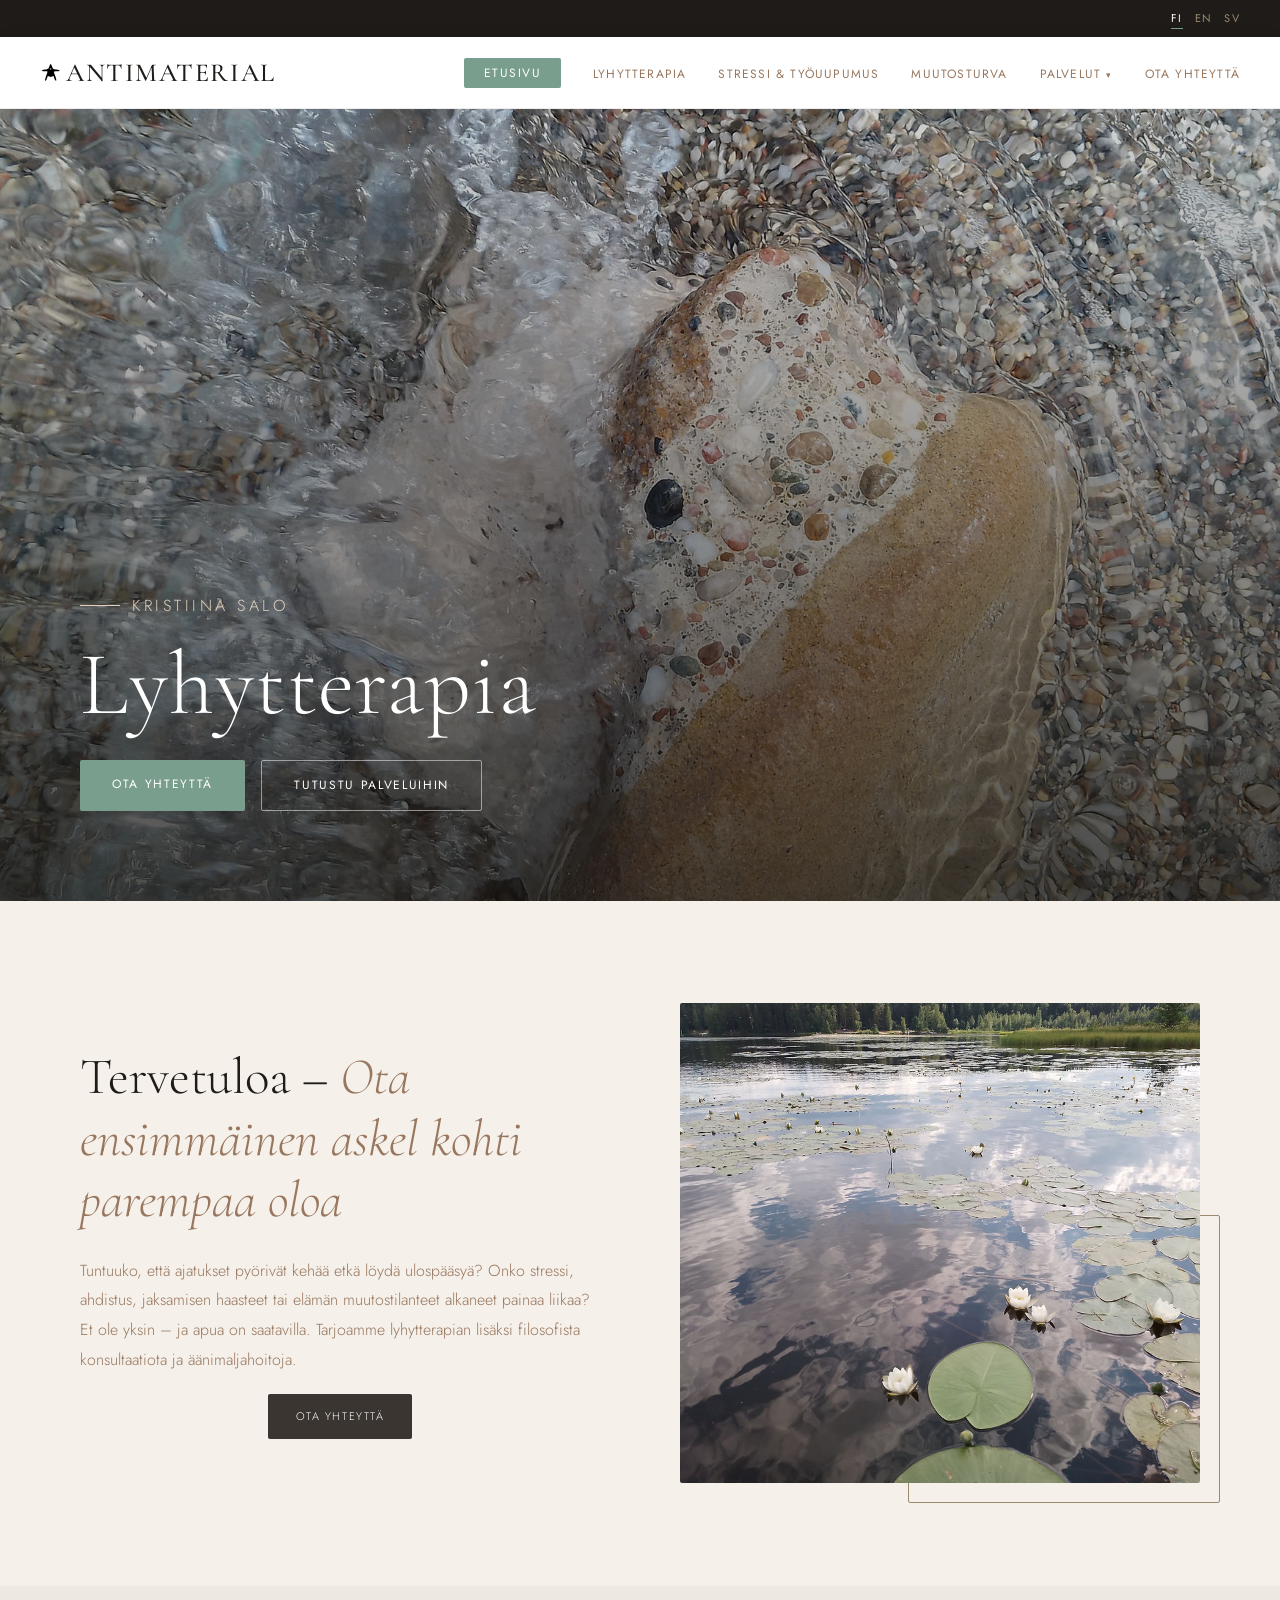
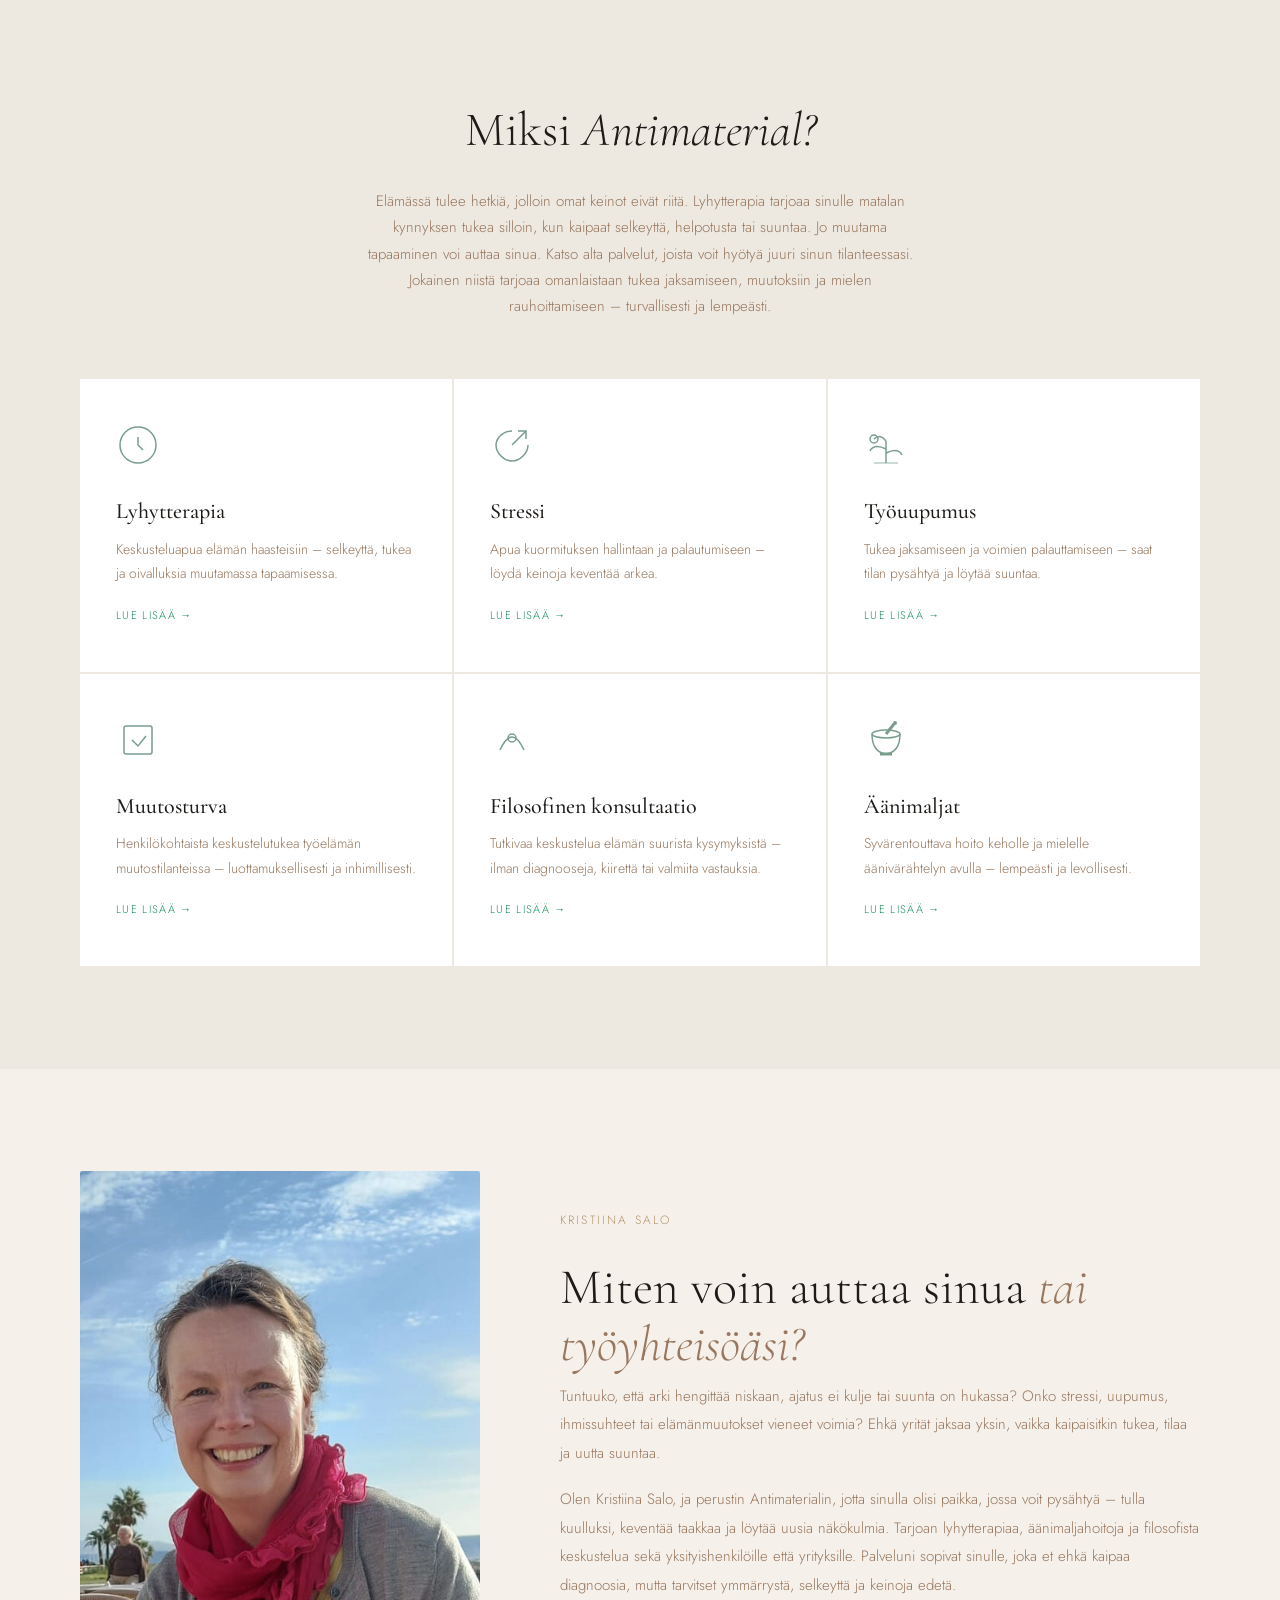
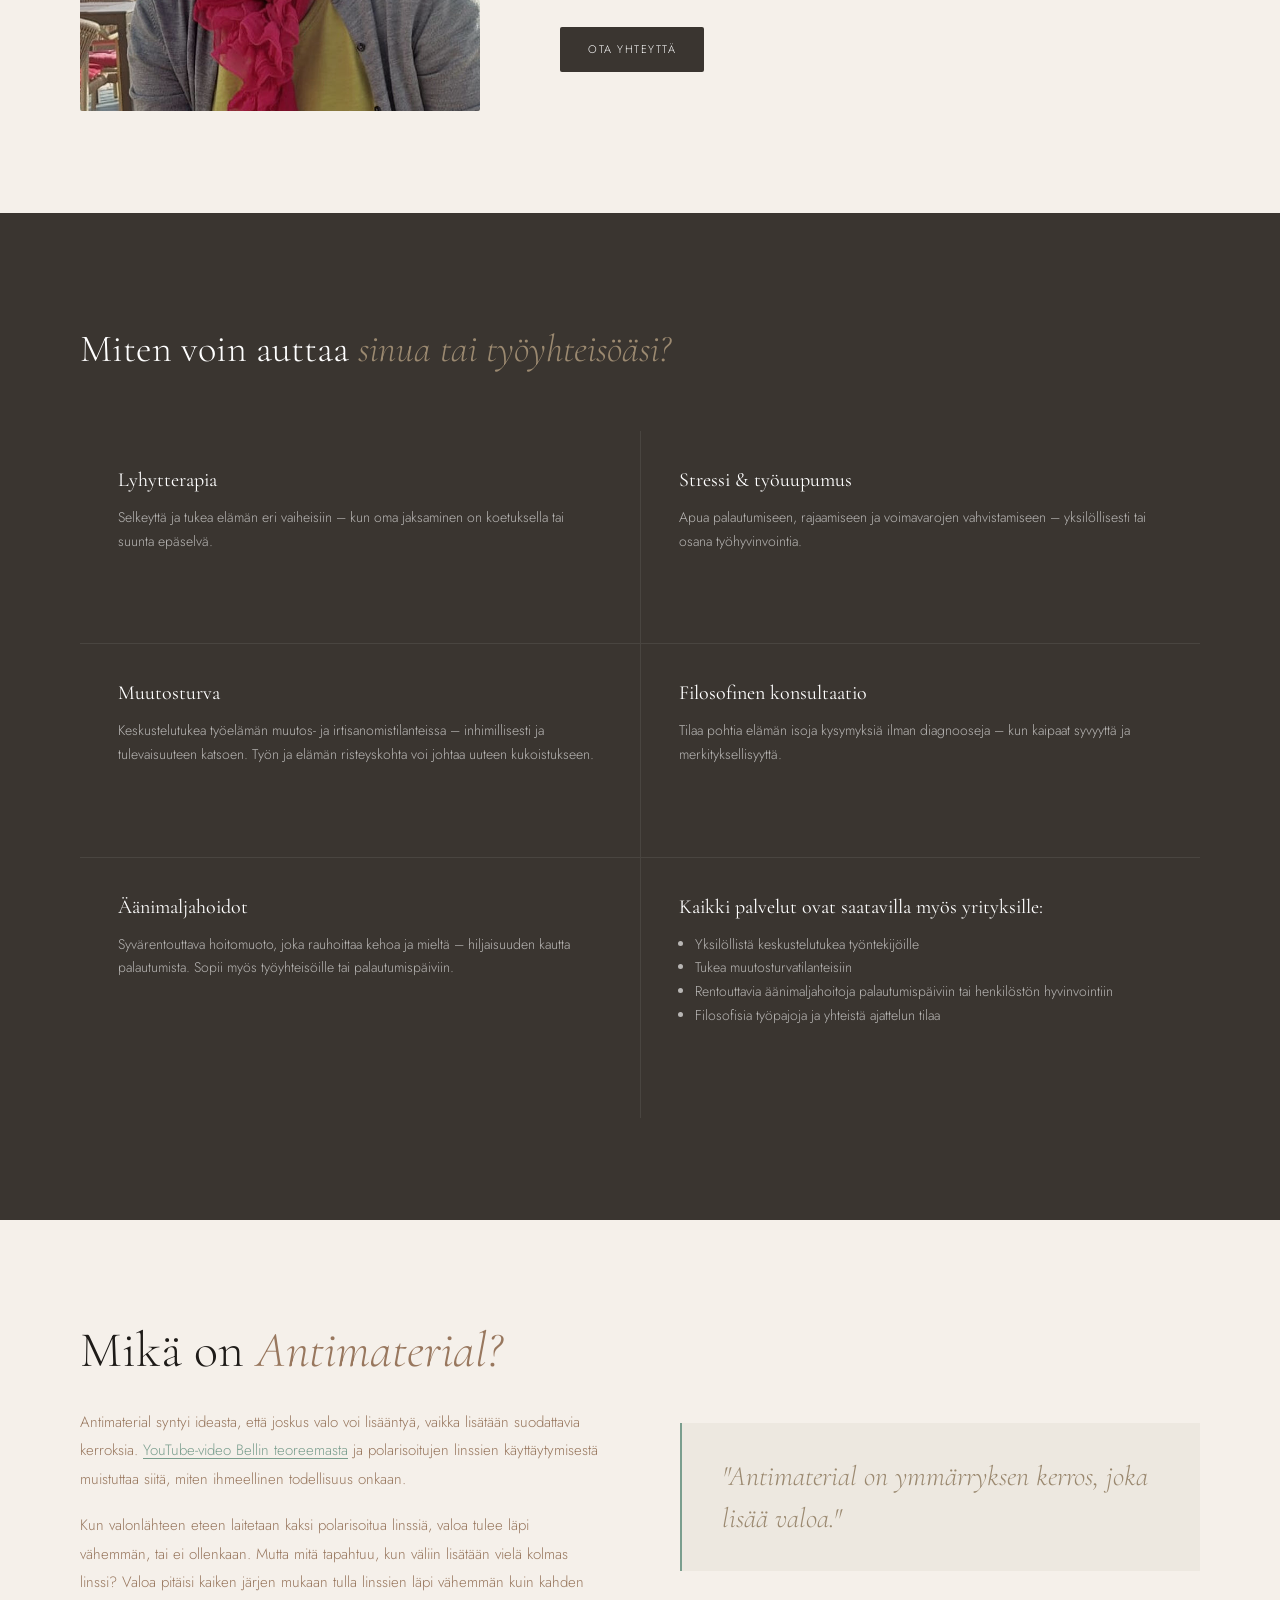
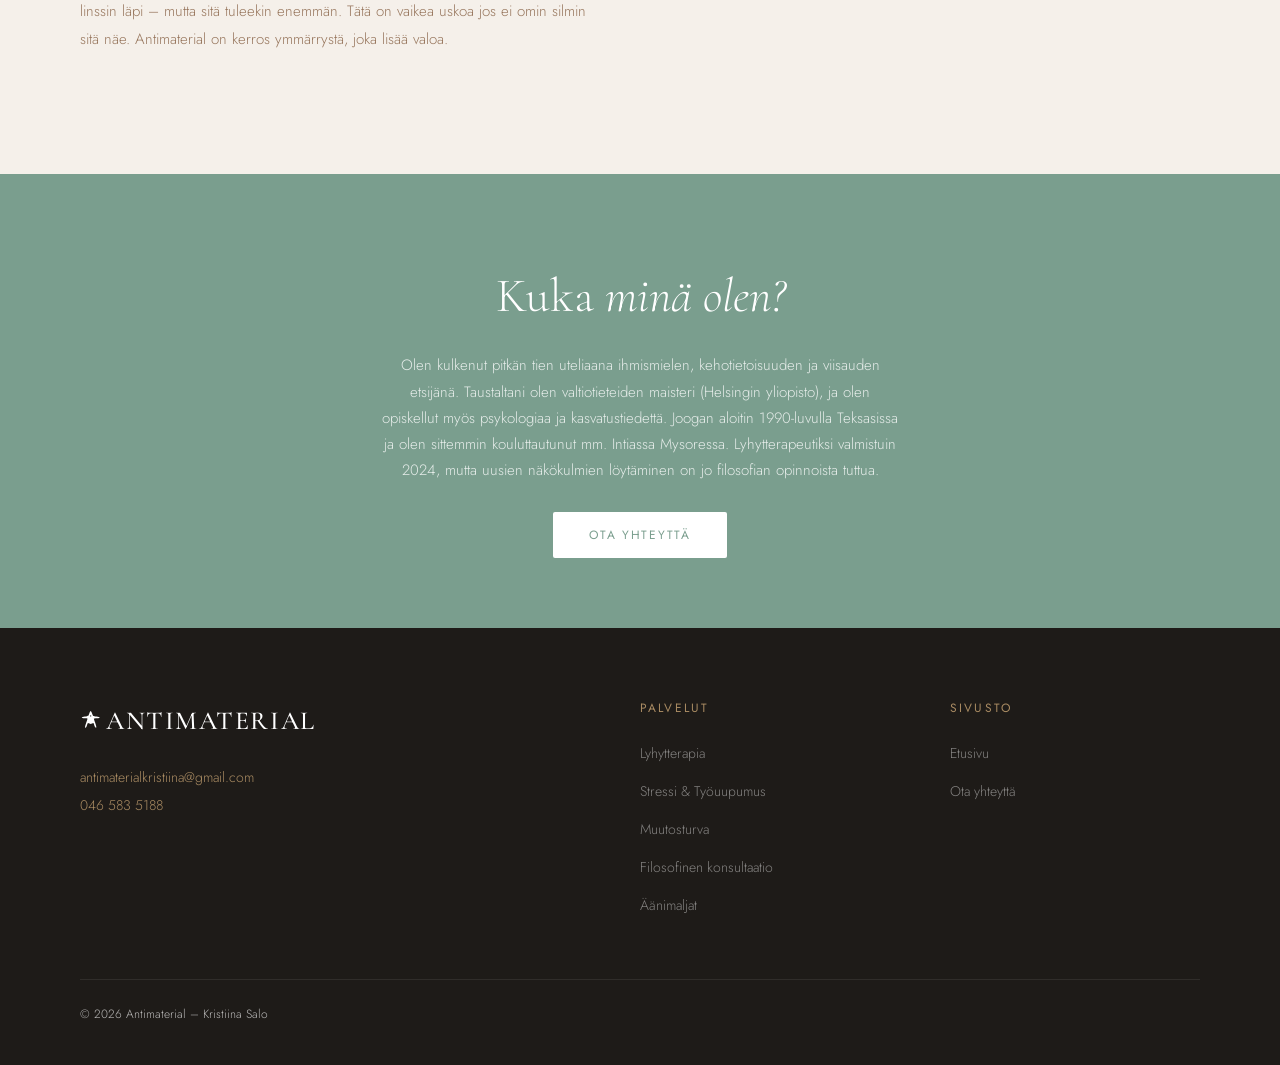
==== index.html @ a4f14165 "Fix: eliminate privacy policy section" ====
<!DOCTYPE html>
<html lang="fi">
<head>
  <meta charset="UTF-8" />
  <meta name="viewport" content="width=device-width, initial-scale=1.0" />
  <title>Antimaterial – Kristiina Salo</title>
  <link rel="preconnect" href="https://fonts.googleapis.com" />
  <link rel="preconnect" href="https://fonts.gstatic.com" crossorigin />
  <link href="https://fonts.googleapis.com/css2?family=Cormorant+Garamond:ital,wght@0,300;0,400;0,500;0,600;1,300;1,400&family=Jost:wght@300;400;500&display=swap" rel="stylesheet" />
  <link rel="stylesheet" href="assets/css/main.css" />
  <link rel="stylesheet" href="assets/css/nav.css" />
  <link rel="stylesheet" href="assets/css/sections.css" />
  <link rel="stylesheet" href="assets/css/mobile.css" />
</head>

<body data-active-lang="fi">

  <header class="site-header">

  <!-- Top Bar -->
  <div class="top-bar">
    <div class="lang-switcher">
      <button class="active" data-lang-btn="fi" onclick="setLang('fi')">FI</button>
      <button data-lang-btn="en" onclick="setLang('en')">EN</button>
      <button data-lang-btn="sv" onclick="setLang('sv')">SV</button>
    </div>
  </div>

  <!-- Navigation -->
  <nav>
    <a href="index.html" class="nav-logo">
      <img src="assets/img/antimaterial_A.svg" alt="Antimaterial logo" style="width: 22px; height: 22px; margin-right: 4px;" />
      Antimaterial
    </a>
    <button class="hamburger" id="hamburger" aria-label="Menu">
      <span></span><span></span><span></span>
    </button>
    <ul class="nav-links" id="nav-links">
      <li>
        <a href="index.html">
          <span data-lang="fi">Etusivu</span>
          <span data-lang="en">Home</span>
          <span data-lang="sv">Hem</span>
        </a>
      </li>
      <!-- <li>
        <a href="yhteystiedot.html">
          <span data-lang="fi">Varaa aika</span>
          <span data-lang="en">Book appointment</span>
          <span data-lang="sv">Boka tid</span>
        </a>
      </li> -->
      <li>
        <a href="lyhytterapia.html">
          <span data-lang="fi">Lyhytterapia</span>
          <span data-lang="en">Brief therapy</span>
          <span data-lang="sv">Korttidsterapi</span>
        </a>
      </li>
      <li>
        <a href="stressi.html">
          <span data-lang="fi">Stressi &amp; Työuupumus</span>
          <span data-lang="en">Stress &amp; Burnout</span>
          <span data-lang="sv">Stress och utbrändhet</span>
        </a>
      </li>
      <li>
        <a href="muutosturva.html">
          <span data-lang="fi">Muutosturva</span>
          <span data-lang="en">Life changes</span>
          <span data-lang="sv">Livsförändring</span>
        </a>
      </li>
      <li class="nav-dropdown">
        <a href="#">
          <span data-lang="fi">Palvelut</span>
          <span data-lang="en">Services</span>
          <span data-lang="sv">Tjänster</span>
        </a>
        <ul class="dropdown-menu">
          <li>
            <a href="filosofinen.html">
              <span data-lang="fi">Filosofinen konsultaatio</span>
              <span data-lang="en">Philosophical consultation</span>
              <span data-lang="sv">Filosofisk konsultation</span>
            </a>
          </li>
          <li>
            <a href="aanimalja.html">
              <span data-lang="fi">Äänimaljat</span>
              <span data-lang="en">Singing bowls</span>
              <span data-lang="sv">Sjungande skålar</span>
            </a>
          </li>
        </ul>
      </li>
      <li>
        <a href="yhteystiedot.html">
          <span data-lang="fi">Ota yhteyttä</span>
          <span data-lang="en">Contact us</span>
          <span data-lang="sv">Kontakta oss</span>
        </a>
      </li>
    </ul>
  </nav>

  </header>
  <!-- HERO -->
  <section class="hero">
    <div class="hero-bg"></div>
    <div class="hero-overlay"></div>
    <div class="hero-content fade-in">
      <div class="hero-eyebrow">Kristiina Salo</div>

      <h1 data-lang="fi">Lyhytterapia</h1>
      <h1 data-lang="en">Brief therapy</h1>
      <h1 data-lang="sv">Korttidsterapi</h1>

      <div class="hero-ctas">
        <a href="yhteystiedot.html" class="btn-primary">
          <span data-lang="fi">Ota yhteyttä</span>
          <span data-lang="en">Contact Us</span>
          <span data-lang="sv">Kontakta oss</span>
        </a>
        <a href="#services" class="btn-ghost">
          <span data-lang="fi">Tutustu palveluihin</span>
          <span data-lang="en">Explore services</span>
          <span data-lang="sv">Utforska tjänster</span>
        </a>
      </div>
    </div>
  </section>

  <!-- WELCOME -->
  <section class="welcome">
    <div class="welcome-text fade-in">
      <h2 data-lang="fi">Tervetuloa – <em>Ota ensimmäinen askel kohti parempaa oloa</em></h2>
      <h2 data-lang="en">Welcome – <em>Take the first step towards feeling better</em></h2>
      <h2 data-lang="sv">Välkommen – <em>Ta det första steget mot att må bättre</em></h2>

      <p data-lang="fi">Tuntuuko, että ajatukset pyörivät kehää etkä löydä ulospääsyä? Onko stressi, ahdistus, jaksamisen haasteet tai elämän muutostilanteet alkaneet painaa liikaa? Et ole yksin – ja apua on saatavilla. Tarjoamme lyhytterapian lisäksi filosofista konsultaatiota ja äänimaljahoitoja.</p>
      <p data-lang="en">Do you feel like your thoughts are going in circles and you can't find a way out? Have stress, anxiety, coping challenges, or life-changing situations started to weigh you down too much? You are not alone – and help is available. In addition to brief therapy, we offer philosophical consultation and singing bowl treatments.</p>
      <p data-lang="sv">Känner du att dina tankar snurrar i cirklar och att du inte hittar någon väg ut? Har stress, ångest, utmaningar med att hantera problem eller livsförändrande situationer börjat tynga dig för mycket? Du är inte ensam – och hjälp finns att få. Förutom korttidsterapi erbjuder vi filosofisk konsultation och klangskålsbehandlingar.</p>

      <a href="yhteystiedot.html" class="btn-dark">
        <span data-lang="fi">Ota yhteyttä</span>
        <span data-lang="en">Contact us</span>
        <span data-lang="sv">Kontakta oss</span>
      </a>
    </div>
    <div class="welcome-img fade-in">
      <img
        src="assets/img/welcome.jpg"
        alt="Rauhallinen järvimaisema"
        loading="lazy"
      />
    </div>
  </section>

  <!-- SERVICES CARDS -->
  <section class="services" id="services">
    <div class="section-header fade-in">
      <!-- <div class="section-eyebrow">
        <span data-lang="fi">Palvelut</span>
        <span data-lang="en">Services</span>
        <span data-lang="sv">Tjänster</span>
      </div> -->
      <h2 data-lang="fi">Miksi <em>Antimaterial?</em></h2>
      <h2 data-lang="en">Why <em>Antimaterial?</em></h2>
      <h2 data-lang="sv">Varför <em>Antimaterial?</em></h2>
      <p data-lang="fi">Elämässä tulee hetkiä, jolloin omat keinot eivät riitä. Lyhytterapia tarjoaa sinulle matalan kynnyksen tukea silloin, kun kaipaat selkeyttä, helpotusta tai suuntaa. Jo muutama tapaaminen voi auttaa sinua. Katso alta palvelut, joista voit hyötyä juuri sinun tilanteessasi. Jokainen niistä tarjoaa omanlaistaan tukea jaksamiseen, muutoksiin ja mielen rauhoittamiseen – turvallisesti ja lempeästi.</p>
      <p data-lang="en">There are moments in life when your own resources aren't enough. Brief therapy offers you low-threshold support when you're seeking clarity, relief, or direction. Even a few sessions can make a difference. Browse the services below that may benefit you in your particular situation. Each of them provides its own kind of support for coping, navigating change, and finding peace of mind — safely and gently.</p>
      <p data-lang="sv">Det finns tillfällen i livet när ens egna resurser inte räcker till. Korttidsterapi erbjuder dig lågtröskelstöd när du behöver klarhet, lindring eller vägledning. Även några få möten kan hjälpa dig. Se nedan vilka tjänster du kan dra nytta av i din specifika situation. Var och en av dem erbjuder sin egen typ av stöd för att hantera, förändra och lugna sinnet – säkert och varsamt.</p>
    </div>

    <div class="services-grid">
      <!-- Card 1 -->
      <div class="service-card fade-in">
        <svg class="service-icon" viewBox="0 0 44 44" fill="none" stroke="currentColor" stroke-width="1.5">
          <circle cx="22" cy="22" r="18"/>
          <path d="M22 14v8l5 5"/>
        </svg>
        <h3>
          <span data-lang="fi">Lyhytterapia</span>
          <span data-lang="en">Brief therapy</span>
          <span data-lang="sv">Korttidsterapi</span>
        </h3>
        <p data-lang="fi">Keskusteluapua elämän haasteisiin – selkeyttä, tukea ja oivalluksia muutamassa tapaamisessa.</p>
        <p data-lang="en">Discussion help for life's challenges – clarity, support and insights in just a few meetings.</p>
        <p data-lang="sv">Diskussionshjälp för livets utmaningar – klarhet, stöd och insikter på bara några få möten.</p>
        <a href="lyhytterapia.html" class="card-link">
          <span data-lang="fi">Lue lisää →</span>
          <span data-lang="en">Learn more →</span>
          <span data-lang="sv">Läs mer →</span>
        </a>
      </div>

      <!-- Card 2 -->
      <div class="service-card fade-in">
        <svg class="service-icon" viewBox="0 0 44 44" fill="none" stroke="currentColor" stroke-width="1.5">
          <path d="M22 8 C12 8 6 16 6 22 C6 30 14 38 22 38 C30 38 38 30 38 22"/>
          <path d="M28 8 l8 0 0 8"/>
          <path d="M22 22 l14-14"/>
        </svg>
        <h3>
          <span data-lang="fi">Stressi</span>
          <span data-lang="en">Stress</span>
          <span data-lang="sv">Stress</span>
        </h3>
        <p data-lang="fi">Apua kuormituksen hallintaan ja palautumiseen – löydä keinoja keventää arkea.</p>
        <p data-lang="en">Help with stress management and recovery – find ways to make everyday life easier.</p>
        <p data-lang="sv">Hjälp med stresshantering och återhämtning – hitta sätt att göra vardagen enklare.</p>
        <a href="stressi.html" class="card-link">
          <span data-lang="fi">Lue lisää →</span>
          <span data-lang="en">Learn more →</span>
          <span data-lang="sv">Läs mer →</span>
        </a>
      </div>

      <!-- Card 3 -->
      <div class="service-card fade-in">
        <svg class="service-icon" viewBox="0 0 44 44" fill="none" stroke="currentColor" stroke-width="1.5">
          <path d="M22 40 Q22 28 22 18"/>
          <path d="M22 26 Q10 20 6 28"/>
          <path d="M22 30 Q34 24 38 32"/>
          <path d="M22 18 Q16 10 10 16"/>
          <circle cx="10" cy="16" r="4"/>
          <line x1="10" y1="40" x2="34" y2="40" opacity="0.5"/>

        </svg>
        <h3>
          <span data-lang="fi">Työuupumus</span>
          <span data-lang="en">Burnout</span>
          <span data-lang="sv">Utbrändhet</span>
        </h3>
        <p data-lang="fi">Tukea jaksamiseen ja voimien palauttamiseen – saat tilan pysähtyä ja löytää suuntaa.</p>
        <p data-lang="en">Support for coping and regaining strength – you will have the space to stop and find direction.</p>
        <p data-lang="sv">Stöd för att hantera situationen och återfå styrka – du kommer att ha utrymme att stanna upp och hitta riktning</p>
        <a href="stressi.html" class="card-link">
          <span data-lang="fi">Lue lisää →</span>
          <span data-lang="en">Learn more →</span>
          <span data-lang="sv">Läs mer →</span>
        </a>
      </div>

      <!-- Card 4 -->
      <div class="service-card fade-in">
        <svg class="service-icon" viewBox="0 0 44 44" fill="none" stroke="currentColor" stroke-width="1.5">
          <rect x="8" y="8" width="28" height="28" rx="2"/>
          <path d="M16 22 l6 6 8-10"/>
        </svg>
        <h3>
          <span data-lang="fi">Muutosturva</span>
          <span data-lang="en">Life changes</span>
          <span data-lang="sv">Livsförändring</span>
        </h3>
        <p data-lang="fi">Henkilökohtaista keskustelutukea työelämän muutostilanteissa – luottamuksellisesti ja inhimillisesti.</p>
        <p data-lang="en">Personal discussion support in changing work situations – confidentially and humanely.</p>
        <p data-lang="sv">Personligt stöd i samtal i föränderliga situationer i arbetslivet – konfidentiellt och mänskligt.</p>
        <a href="muutosturva.html" class="card-link">
          <span data-lang="fi">Lue lisää →</span>
          <span data-lang="en">Learn more →</span>
          <span data-lang="sv">Läs mer →</span>
        </a>
      </div>

      <!-- Card 5 -->
      <div class="service-card fade-in">
        <svg class="service-icon" viewBox="0 0 44 44" fill="none" stroke="currentColor" stroke-width="1.5">
          <path d="M10 32 Q22 6 34 32"/>
          <circle cx="22" cy="20" r="4"/>
        </svg>
        <h3>
          <span data-lang="fi">Filosofinen konsultaatio</span>
          <span data-lang="en">Philosophical consultation</span>
          <span data-lang="sv">Filosofisk konsultation</span>
        </h3>
        <p data-lang="fi">Tutkivaa keskustelua elämän suurista kysymyksistä – ilman diagnooseja, kiirettä tai valmiita vastauksia.</p>
        <p data-lang="en">An exploratory discussion about life's big questions – without diagnoses, haste or ready-made answers.</p>
        <p data-lang="sv">En utforskande diskussion om livets stora frågor – utan diagnoser, brådska eller färdiga svar.</p>
        <a href="filosofinen.html" class="card-link">
          <span data-lang="fi">Lue lisää →</span>
          <span data-lang="en">Learn more →</span>
          <span data-lang="sv">Läs mer →</span>
        </a>
      </div>

      <!-- Card 6 -->
      <div class="service-card fade-in">
        <svg class="service-icon" viewBox="0 0 44 44" fill="none" stroke="currentColor" stroke-width="1.5">
          <ellipse cx="22" cy="16" rx="14" ry="4"/>
          <path d="M8 16 Q8 34 22 36 Q36 34 36 16"/>
          <line x1="16" y1="36" x2="28" y2="36" stroke-width="3"/>
          <line x1="30" y1="6" x2="22" y2="16" stroke-width="3"/>
          <circle cx="31" cy="5" r="2" fill="currentColor" stroke="none"/>
        </svg>
        <h3>
          <span data-lang="fi">Äänimaljat</span>
          <span data-lang="en">Singing bowls</span>
          <span data-lang="sv">Sjungande skålar</span>
        </h3>
        <p data-lang="fi">Syvärentouttava hoito keholle ja mielelle äänivärähtelyn avulla – lempeästi ja levollisesti.</p>
        <p data-lang="en">A deeply relaxing treatment for body and mind using sound vibrations – gently and calmly.</p>
        <p data-lang="sv">En djupt avslappnande behandling för kropp och själ med hjälp av ljudvibrationer – mjukt och lugnt.</p>
        <a href="aanimalja.html" class="card-link">
          <span data-lang="fi">Lue lisää →</span>
          <span data-lang="en">Learn more →</span>
          <span data-lang="sv">Läs mer →</span>
        </a>
      </div>
    </div>
  </section>

  <!-- BIO -->
  <section class="bio">
    <div class="bio-img fade-in">
      <img
        src="assets/img/kristiina-bio.jpg"
        alt="Kristiina Salo"
        loading="lazy"
      />
      <!-- <div class="img-badge" data-lang="fi">"Kevennä taakkaa, löydä uusia näkökulmia"</div>
      <div class="img-badge" data-lang="en">"Lighten your load, find new perspectives"</div>
      <div class="img-badge" data-lang="sv">"Lätta din börda, hitta nya perspektiv"</div> -->
    </div>
    <div class="bio-text fade-in">
      <div class="bio-name">Kristiina Salo</div>

      <h2 data-lang="fi">Miten voin auttaa sinua <em>tai työyhteisöäsi?</em></h2>
      <h2 data-lang="en">How can I help you <em>or your work community?</em></h2>
      <h2 data-lang="sv">Hur kan jag hjälpa <em>dig eller ditt arbetsgemenskap?</em></h2>

      <p data-lang="fi">Tuntuuko, että arki hengittää niskaan, ajatus ei kulje tai suunta on hukassa? Onko stressi, uupumus, ihmissuhteet tai elämänmuutokset vieneet voimia? Ehkä yrität jaksaa yksin, vaikka kaipaisitkin tukea, tilaa ja uutta suuntaa.</p>
      <p data-lang="en">Do you feel like everyday life is breathing down your neck, your thoughts are stuck, or you're lost? Have stress, exhaustion, relationships, or Life changes sapped your strength? Maybe you're trying to cope alone, even though you'd like support, space, and a new direction.</p>
      <p data-lang="sv">Känns det som om vardagen andas dig i nacken, dina tankar fastnar eller du är vilsen? Har stress, utmattning, relationer eller livsförändringar tagit din styrka? Kanske försöker du klara dig ensam, även om du önskar stöd, utrymme och en ny riktning.</p>

      <p data-lang="fi">Olen Kristiina Salo, ja perustin Antimaterialin, jotta sinulla olisi paikka, jossa voit pysähtyä – tulla kuulluksi, keventää taakkaa ja löytää uusia näkökulmia. Tarjoan lyhytterapiaa, äänimaljahoitoja ja filosofista keskustelua sekä yksityishenkilöille että yrityksille. Palveluni sopivat sinulle, joka et ehkä kaipaa diagnoosia, mutta tarvitset ymmärrystä, selkeyttä ja keinoja edetä.

</p>
      <p data-lang="en">I am Kristiina Salo, and I founded Antimaterial so that you can have a place where you can stop – be heard, lighten your load and find new perspectives. I offer brief therapy, singing bowl treatments and philosophical discussions for both individuals and companies.</p>
      <p data-lang="sv">Jag är Kristiina Salo, och jag grundade Antimaterial för att du ska ha en plats där du kan stanna upp – bli hörd, lätta din börda och hitta nya perspektiv. Jag erbjuder kortterapi, behandlingar med sjungande skålar och filosofiska samtal för både privatpersoner och företag. Mina tjänster passar dig som kanske inte behöver en diagnos, men som behöver förståelse, klarhet och sätt att komma vidare.</p>

      <p data-lang="en">My services are suitable for you, who may not need a diagnosis, but need understanding, clarity and ways to move forward.</p>

      <a href="yhteystiedot.html" class="btn-dark">
        <span data-lang="fi">Ota yhteyttä</span>
        <span data-lang="en">Contact us</span>
        <span data-lang="sv">Kontakta oss</span>
      </a>
    </div>
  </section>

    <!-- SERVICES LIST (How can I help you or your community -->
  <section class="services-list fade-in">
    <h2 data-lang="fi">Miten voin auttaa <em>sinua tai työyhteisöäsi?</em></h2>
    <h2 data-lang="en">How can I help you <em>or your work community?</em></h2>
    <h2 data-lang="sv">Hur kan jag hjälpa <em>dig eller ditt arbetsgemenskap?</em></h2>

    <div class="list-grid">
      <div class="list-item">
        <h3 data-lang="fi">Lyhytterapia</h3>
        <h3 data-lang="en">Brief therapy</h3>
        <h3 data-lang="sv">Korttidsbehandling</h3>
        <p data-lang="fi">Selkeyttä ja tukea elämän eri vaiheisiin – kun oma jaksaminen on koetuksella tai suunta epäselvä.</p>
        <p data-lang="en">Clarity and support for different stages of life – when your own resilience is tested or your direction is unclear.</p>
        <p data-lang="sv">Tydlighet och stöd för olika skeden i livet – när din egen motståndskraft sätts på prov eller din riktning är oklar.</p>
        <a href="lyhytterapia.html">→</a>
      </div>
      <div class="list-item">
        <h3 data-lang="fi">Stressi & työuupumus</h3>
        <h3 data-lang="en">Stress & Burnout</h3>
        <h3 data-lang="sv">Stress och utbrändhet</h3>
        <p data-lang="fi">Apua palautumiseen, rajaamiseen ja voimavarojen vahvistamiseen – yksilöllisesti tai osana työhyvinvointia.</p>
        <p data-lang="en">Help with recovery, delineation and strengthening resources – individually or as part of workplace well-being.</p>
        <p data-lang="sv">Hjälp med återhämtning, avgränsning och resursstärkning – individuellt eller som en del av välbefinnandet på arbetsplatsen.</p>
        <a href="stressi.html">→</a>
      </div>
      <div class="list-item">
        <h3 data-lang="fi">Muutosturva</h3>
        <h3 data-lang="en">Life changes</h3>
        <h3 data-lang="sv">Livsförändring</h3>
        <p data-lang="fi">Keskustelutukea työelämän muutos- ja irtisanomistilanteissa – inhimillisesti ja tulevaisuuteen katsoen. Työn ja elämän risteyskohta voi johtaa uuteen kukoistukseen.</p>
        <p data-lang="en">Discussion support in situations of change and dismissal in working life – humanely and with an eye to the future. The intersection of work and life can lead to new flourishing.</p>
        <p data-lang="sv">Diskussionsstöd i förändrings- och uppsägningssituationer i arbetslivet – mänskligt och med blicken riktad mot framtiden. Skärningspunkten mellan arbete och liv kan leda till ny blomstring.</p>
        <a href="muutosturva.html">→</a>
      </div>
      <div class="list-item">
        <h3 data-lang="fi">Filosofinen konsultaatio</h3>
        <h3 data-lang="en">Philosophical consultation</h3>
        <h3 data-lang="sv">Filosofisk konsultation</h3>
        <p data-lang="fi">Tilaa pohtia elämän isoja kysymyksiä ilman diagnooseja – kun kaipaat syvyyttä ja merkityksellisyyttä.</p>
        <p data-lang="en">A space to reflect on life's big questions without diagnoses – when you crave depth and meaning.</p>
        <p data-lang="sv">Ett utrymme att reflektera över livets stora frågor utan diagnoser – när du längtar efter djup och mening.</p>
        <a href="filosofinen.html">→</a>
      </div>
      <div class="list-item">
        <h3 data-lang="fi">Äänimaljahoidot</h3>
        <h3 data-lang="en">Singing bowl treatments</h3>
        <h3 data-lang="sv">Klangskålsbehandlingar</h3>
        <p data-lang="fi">Syvärentouttava hoitomuoto, joka rauhoittaa kehoa ja mieltä – hiljaisuuden kautta palautumista. Sopii myös työyhteisöille tai palautumispäiviin.
</p>
        <p data-lang="en">A deeply relaxing treatment that calms the body and mind – recovery through silence. Also suitable for work communities or recovery days.</p>
        <p data-lang="sv">En djupt avslappnande behandling som lugnar kropp och själ – återhämtning genom tystnad. Även lämplig för arbetsgemenskaper eller återhämtningsdagar.</p>
        <a href="aanimalja.html">→</a>
      </div>
      <div class="list-item">
        <h3 data-lang="fi">Kaikki palvelut ovat saatavilla myös yrityksille:</h3>
        <h3 data-lang="en">All services are also available to businesses:</h3>
        <h3 data-lang="sv">Alla tjänster är även tillgängliga för företag:</h3>
        <ul data-lang="fi">
          <li>Yksilöllistä keskustelutukea työntekijöille</li>
          <li>Tukea muutosturvatilanteisiin</li>
          <li>Rentouttavia äänimaljahoitoja palautumispäiviin tai henkilöstön hyvinvointiin</li>
          <li>Filosofisia työpajoja ja yhteistä ajattelun tilaa</li>
        </ul>
        <ul data-lang="en">
          <li>Individual discussion support for employees</li>
          <li>Support for Life changes situations</li>
          <li>Relaxing singing bowl treatments for recovery days or staff well-being</li>
          <li>Philosophical workshops and shared thinking space</li>
        </ul>
        <ul data-lang="sv">
          <li>Individuellt samtalsstöd för anställda</li>
          <li>Stöd för förändringar i säkerhetssituationer</li>
          <li>Avkopplande klangskålsbehandlingar för återhämtningsdagar eller personalens välbefinnande</li>
          <li>Filosofiska workshops och gemensamt tankeutrymme</li>
        </ul>
        <a href="yhteystiedot.html">→</a>
      </div>
    </div>
  </section>

  <!-- WHY ANTIMATERIAL -->
  <section class="why">
    <div class="why-text fade-in">
      <h2 data-lang="fi">Mikä on <em>Antimaterial?</em></h2>
      <h2 data-lang="en">What is <em>Antimaterial?</em></h2>
      <h2 data-lang="sv">Vad är <em>Antimaterial?</em></h2>

      <p data-lang="fi">Antimaterial syntyi ideasta, että joskus valo voi lisääntyä, vaikka lisätään suodattavia kerroksia. <a href="https://www.youtube.com/watch?v=zcqZHYo7ONs" target="_blank" rel="noopener">YouTube-video Bellin teoreemasta</a> ja polarisoitujen linssien käyttäytymisestä muistuttaa siitä, miten ihmeellinen todellisuus onkaan.</p>
      <p data-lang="en">Antimaterial was born from the idea that sometimes light can be increased even when additional layers of filtering are added. <a href="https://www.youtube.com/watch?v=zcqZHYo7ONs" target="_blank" rel="noopener">A YouTube video about Bell's theorem and the behavior of polarized lenses</a> reminds us of how amazing reality is.</p>
      <p data-lang="sv">Antimaterial föddes ur idén att ljus ibland kan öka även när filtrerande lager läggs till. <a href="https://www.youtube.com/watch?v=zcqZHYo7ONs" target="_blank" rel="noopener">En YouTube-video om Bells sats</a> och polariserade linsers beteende påminner oss om hur fantastisk verkligheten är.</p>

      <p data-lang="fi">Kun valonlähteen eteen laitetaan kaksi polarisoitua linssiä, valoa tulee läpi vähemmän, tai ei ollenkaan. Mutta mitä tapahtuu, kun väliin lisätään vielä kolmas linssi? Valoa pitäisi kaiken järjen mukaan tulla linssien läpi vähemmän kuin kahden linssin läpi – mutta sitä tuleekin enemmän. Tätä on vaikea uskoa jos ei omin silmin sitä näe. Antimaterial on kerros ymmärrystä, joka lisää valoa.</p>
      <p data-lang="en">When you put two polarized lenses in front of a light source, less light, or none at all, comes through. But what happens when you add a third lens in between? By all logic, less light should come through the lenses than through two lenses – but more does. It's hard to believe this unless you see it with your own eyes. Antimaterial is a layer of understanding that adds light.</p>
      <p data-lang="sv">När två polariserade linser placeras framför en ljuskälla passerar mindre ljus, eller inget alls, igenom. Men vad händer när man lägger till ett tredje objektiv emellan? Enligt all logik borde mindre ljus komma genom linserna än genom två linser – men det gör mer. Det är svårt att tro detta om man inte ser det med egna ögon. Antimaterial är ett lager av förståelse som tillför ljus.</p>
    </div>
    <div class="why-visual fade-in">
      <div class="why-quote">
        <p data-lang="fi">"Antimaterial on ymmärryksen kerros, joka lisää valoa."</p>
        <p data-lang="en">"Antimaterial is a layer of understanding that adds light."</p>
        <p data-lang="sv">"Antimaterial är ett lager av förståelse som tillför ljus."</p>
      </div>
    </div>
  </section>

  <!-- KUKA MINÄ OLEN -->
  <section class="cta-banner fade-in">
    <h2 data-lang="fi">Kuka <em>minä olen?</em></h2>
    <h2 data-lang="en">Who <em>am I?</em></h2>
    <h2 data-lang="sv">Vem <em>är jag?</em></h2>

    <p data-lang="fi">Olen kulkenut pitkän tien uteliaana ihmismielen, kehotietoisuuden ja viisauden etsijänä. Taustaltani olen valtiotieteiden maisteri (Helsingin yliopisto), ja olen opiskellut myös psykologiaa ja kasvatustiedettä. Joogan aloitin 1990-luvulla Teksasissa ja olen sittemmin kouluttautunut mm. Intiassa Mysoressa. Lyhytterapeutiksi valmistuin 2024, mutta uusien näkökulmien löytäminen on jo filosofian opinnoista tuttua.</p>
    <p data-lang="en">I have come a long way as a curious seeker of the human mind, body awareness and wisdom. My background is a Master of Political Science (University of Helsinki), and I have also studied psychology and education. I started yoga in the 1990s in Texas and have since trained in places like Mysore, India. I graduated as a short-term therapist in 2024, but finding new perspectives is already familiar from my philosophy studies.</p>
    <p data-lang="sv">Jag har kommit långt som en nyfiken sökare av det mänskliga sinnet, kroppsmedvetenhet och visdom. Min bakgrund är inom statsvetenskap (Helsingfors universitet), och jag har även studerat psykologi och pedagogik. Jag började med yoga på 1990-talet i Texas och har sedan dess utbildat mig i bland annat: I Mysore, Indien. Jag tog examen som korttidsterapeut år 2024, men att hitta nya perspektiv är redan bekant från mina filosofistudier.</p>

    <a href="yhteystiedot.html" class="btn-white">
      <span data-lang="fi">Ota yhteyttä</span>
      <span data-lang="en">Contact us</span>
      <span data-lang="sv">Kontakta oss</span>
    </a>
  </section>

  <!-- FOOTER -->
  <footer>
    <div class="footer-grid">
      <div class="footer-brand">
        <div class="brand-name">
          <img src="assets/img/antimaterial_A.svg" alt="Antimaterial logo" style="width: 22px; height: 22px; margin-right: 4px; filter: brightness(0) invert(1);" />
          Antimaterial
        </div>
        <div class="contact-info">
          <div><a href="mailto:antimaterialkristiina@gmail.com">antimaterialkristiina@gmail.com</a></div>
          <div><a href="tel:+358465835188">046 583 5188</a></div>
        </div>
      </div>
      <div class="footer-col">
        <h4 data-lang="fi">Palvelut</h4>
        <h4 data-lang="en">Services</h4>
        <h4 data-lang="sv">Tjänster</h4>
        <ul>
          <li><a href="lyhytterapia.html"><span data-lang="fi">Lyhytterapia</span><span data-lang="en">Brief therapy</span><span data-lang="sv">Korttidsterapi</span></a></li>
          <li><a href="stressi.html"><span data-lang="fi">Stressi &amp; Työuupumus</span><span data-lang="en">Stress &amp; Burnout</span><span data-lang="sv">Stress och utbrändhet</span></a></li>
          <li><a href="muutosturva.html"><span data-lang="fi">Muutosturva</span><span data-lang="en">Life changes</span><span data-lang="sv">Livsförändring</span></a></li>
          <li><a href="filosofinen.html"><span data-lang="fi">Filosofinen konsultaatio</span><span data-lang="en">Philosophical consultation</span><span data-lang="sv">Filosofisk konsultation</span></a></li>
          <li><a href="aanimalja.html"><span data-lang="fi">Äänimaljat</span><span data-lang="en">Singing bowls</span><span data-lang="sv">Sjungande skålar</span></a></li>
        </ul>
      </div>
      <div class="footer-col">
        <h4 data-lang="fi">Sivusto</h4>
        <h4 data-lang="en">Site</h4>
        <h4 data-lang="sv">Webbplats</h4>
        <ul>
          <li><a href="index.html"><span data-lang="fi">Etusivu</span><span data-lang="en">Home page</span><span data-lang="sv">Hem</span></a></li>
          <li><a href="yhteystiedot.html"><span data-lang="fi">Ota yhteyttä</span><span data-lang="en">Contact us</span><span data-lang="sv">Kontakta oss</span></a></li>
        </ul>
      </div>
    </div>
    <div class="footer-bottom">
      <span>© <span id="copy-year"></span> Antimaterial – Kristiina Salo</span>
    </div>
  </footer>

  <script src="assets/js/main.js"></script>
</body>
</html>
---- assets/css/main.css ----
/* ── CSS Variables ────────────────────────────── */
:root {
  --cream:    #f5f0ea;
  --warm-bg:  #ede8e0;
  --stone:    #9b8970;
  --taupe:    #98775e;
  --charcoal: #3a3530;
  --dark:     #1e1b18;
  --accent:   #7a9e8e;
  --accent2:  #b5956a;
  --white:    #ffffff;

  --font-display: 'Cormorant Garamond', Georgia, serif;
  --font-body:    'Jost', sans-serif;

  --nav-h: 72px;
  --section-pad: clamp(60px, 8vw, 110px);
}

/* ── Reset ────────────────────────────────────── */
*, *::before, *::after { box-sizing: border-box; margin: 0; padding: 0; }
html { scroll-behavior: smooth; }
body {
  background: var(--cream);
  color: var(--charcoal);
  font-family: var(--font-body);
  font-weight: 300;
  line-height: 1.75;
  font-size: 16px;
}
img { display: block; max-width: 100%; }
a { color: inherit; text-decoration: none; }

/* ── Language Switcher (visibility rules) ─────── */
[data-lang] { display: none; }
body[data-active-lang="fi"] [data-lang="fi"] { display: revert; }
body[data-active-lang="en"] [data-lang="en"] { display: revert; }
body[data-active-lang="sv"] [data-lang="sv"] { display: revert; }

span[data-lang] { display: none; }
body[data-active-lang="fi"] span[data-lang="fi"] { display: inline; }
body[data-active-lang="en"] span[data-lang="en"] { display: inline; }
body[data-active-lang="sv"] span[data-lang="sv"] { display: inline; }

/* ── Shared Button Styles ─────────────────────── */
.btn-primary {
  background: var(--accent); color: var(--white);
  padding: 14px 32px; font-size: 12px;
  letter-spacing: 0.14em; text-transform: uppercase;
  border-radius: 2px; transition: background .2s, transform .15s;
  font-family: var(--font-body); font-weight: 400;
}
.btn-primary:hover { background: #5f8272; transform: translateY(-1px); }

.btn-ghost {
  border: 1px solid rgba(255,255,255,.5); color: var(--white);
  padding: 14px 32px; font-size: 12px;
  letter-spacing: 0.14em; text-transform: uppercase;
  border-radius: 2px; transition: border-color .2s, background .2s;
  font-family: var(--font-body); font-weight: 400;
}
.btn-ghost:hover { border-color: var(--white); background: rgba(255,255,255,.08); }

.btn-dark {
  display: inline-block;
  background: var(--charcoal); color: var(--white);
  padding: 13px 28px; font-size: 11px;
  letter-spacing: 0.14em; text-transform: uppercase;
  border-radius: 2px; transition: background .2s;
}
.btn-dark:hover { background: var(--dark); }

.btn-white {
  background: var(--white); color: var(--accent);
  padding: 14px 36px; font-size: 12px;
  letter-spacing: 0.14em; text-transform: uppercase;
  border-radius: 2px; transition: background .2s, color .2s;
  font-family: var(--font-body); font-weight: 400;
}
.btn-white:hover { background: var(--dark); color: var(--white); }

/* ── Shared Section Header ────────────────────── */
.section-header {
  text-align: center; margin-bottom: 60px;
}
.section-eyebrow {
  font-size: 11px; letter-spacing: 0.22em; text-transform: uppercase;
  color: var(--accent2); margin-bottom: 14px;
}
.section-header h2 {
  font-family: var(--font-display);
  font-size: clamp(32px, 4vw, 48px);
  font-weight: 300; color: var(--dark);
}
.section-header p {
  color: var(--taupe); max-width: 560px; margin: 16px auto 0;
  font-size: 15px;
}

/* ── Fade-in Animations ───────────────────────── */
.fade-in {
  opacity: 0; transform: translateY(24px);
  transition: opacity .7s ease, transform .7s ease;
}
.fade-in.visible { opacity: 1; transform: translateY(0); }
---- assets/css/nav.css ----
/* ── Sticky header wrapper ───────────────────── */
.site-header {
  position: sticky; top: 0; z-index: 200;
}

/* ── Top Bar ──────────────────────────────────── */
.top-bar {
  background: var(--dark);
  color: var(--stone);
  font-size: 11px;
  letter-spacing: 0.12em;
  text-transform: uppercase;
  padding: 8px 40px;
  display: flex;
  justify-content: flex-end;
  align-items: center;
  gap: 24px;
}
.top-bar a { color: var(--stone); transition: color .2s; }
.top-bar a:hover { color: var(--white); }

.lang-switcher { display: flex; gap: 12px; }
.lang-switcher button {
  background: none; border: none; cursor: pointer;
  color: var(--stone); font-family: var(--font-body);
  font-size: 11px; letter-spacing: 0.12em; text-transform: uppercase;
  padding: 2px 0; border-bottom: 1px solid transparent;
  transition: color .2s, border-color .2s;
}
.lang-switcher button:hover,
.lang-switcher button.active {
  color: var(--white);
  border-bottom-color: var(--accent);
}

/* ── Navigation ───────────────────────────────── */
nav {
  position: relative; z-index: 100;
  background: var(--white);
  height: var(--nav-h);
  display: flex; align-items: center;
  padding: 0 40px;
  border-bottom: 1px solid rgba(0,0,0,.07);
  box-shadow: 0 2px 20px rgba(0,0,0,.04);
}
.nav-logo {
  font-family: var(--font-display);
  font-size: 26px;
  font-weight: 500;
  letter-spacing: 0.06em;
  color: var(--dark);
  margin-right: auto;
  text-transform: uppercase;
  display: flex;
  align-items: center;
}
/* .nav-logo span { color: var(--accent); } */

.nav-links {
  display: flex; align-items: center; gap: 32px;
  list-style: none;
}
.nav-links a {
  font-size: 12px; letter-spacing: 0.1em; text-transform: uppercase;
  color: var(--taupe); transition: color .2s;
  font-weight: 400;
}
.nav-links a:hover { color: var(--dark); }
.nav-links .btn-nav {
  background: var(--accent); color: var(--white);
  padding: 9px 20px; font-size: 12px;
  letter-spacing: 0.12em; text-transform: uppercase;
  border-radius: 2px; transition: background .2s;
}
/* .nav-links .btn-nav:hover { background: var(--charcoal); } */

.nav-links .btn-nav::-moz-focus-inner {
  border: 0;
  padding: 0;
}
.nav-links .btn-nav {
  line-height: 1;
  display: inline-flex;
  align-items: center;
}

/* ── Dropdown ─────────────────────────────────── */
.nav-dropdown { position: relative; }
.nav-dropdown > a::after { content: ' ▾'; font-size: 9px; }
.dropdown-menu {
  display: none; position: absolute; top: 100%; left: 0;
  padding-top: 12px;
  background: transparent; min-width: 210px;
  list-style: none;
}
.dropdown-menu::before {
  content: '';
  display: block;
  background: var(--white);
  box-shadow: 0 8px 30px rgba(0,0,0,.1);
  border-top: 2px solid var(--accent);
  position: absolute; inset: 12px 0 0 0;
}
.dropdown-menu li { position: relative; }
.nav-dropdown:hover .dropdown-menu { display: block; }
.dropdown-menu li a {
  display: block; padding: 10px 18px;
  font-size: 11px; letter-spacing: 0.08em;
  text-transform: uppercase; color: var(--taupe);
  transition: background .15s, color .15s;
}
.dropdown-menu li a:hover {
  background: var(--warm-bg); color: var(--dark);
}

/* ── Hamburger ────────────────────────────────── */
.hamburger { display: none; background: none; border: none; cursor: pointer; padding: 4px; }
.hamburger span {
  display: block; width: 24px; height: 1.5px;
  background: var(--charcoal); margin: 5px 0;
  transition: transform .3s, opacity .3s;
}
---- assets/css/sections.css ----
/* ── Hero ─────────────────────────────────────── */
.hero {
  position: relative;
  min-height: 88vh;
  display: flex; align-items: flex-end;
  overflow: hidden;
}
.hero-bg {
  position: absolute; inset: 0;
  background-image: url('../img/hero.jpg');
  background-size: cover; background-position: center 30%;
  transform-origin: center;
  animation: heroZoom 18s ease-in-out infinite alternate;
}
@keyframes heroZoom {
  from { transform: scale(1); }
  to   { transform: scale(1.04); }
}
.hero-overlay {
  position: absolute; inset: 0;
  background: linear-gradient(
    to bottom,
    rgba(20,18,15,.18) 0%,
    rgba(20,18,15,.52) 60%,
    rgba(20,18,15,.75) 100%
  );
}
.hero-content {
  position: relative; z-index: 2;
  padding: 80px 80px 90px;
  max-width: 740px;
}
.hero-eyebrow {
  font-family: var(--font-body);
  font-size: 16px; letter-spacing: 0.22em; text-transform: uppercase;
  color: #e0d0bc; margin-bottom: 18px;
  display: flex; align-items: center; gap: 12px;
}
.hero-eyebrow::before {
  content: ''; display: block; width: 40px; height: 1px; background: #e0d0bc;
}
.hero h1 {
  font-family: var(--font-display);
  font-size: clamp(52px, 8vw, 90px);
  font-weight: 300;
  color: var(--white);
  line-height: 1.05;
  margin-bottom: 28px;
  letter-spacing: 0.01em;
}
.hero h1 em { font-style: italic; color: var(--stone); }
.hero-sub {
  font-size: 16px; color: rgba(255,255,255,.78);
  max-width: 480px; line-height: 1.8;
  margin-bottom: 40px;
}
.hero-ctas { display: flex; gap: 16px; flex-wrap: wrap; }

/* ── Welcome Section ──────────────────────────── */
.welcome {
  padding: var(--section-pad) 80px;
  display: grid; grid-template-columns: 1fr 1fr; gap: 80px;
  align-items: center;
}
.welcome-text h2 {
  font-family: var(--font-display);
  font-size: clamp(34px, 4vw, 52px);
  font-weight: 300; line-height: 1.2;
  margin-bottom: 24px;
  color: var(--dark);
}
.welcome-text h2 em { font-style: italic; color: var(--taupe); }
.welcome-text p {
  color: var(--taupe); line-height: 1.85; margin-bottom: 20px;
}
.welcome-text .btn-dark { display: block; width: fit-content; margin: 16px auto 0; }
.welcome-img { position: relative; }
.welcome-img img {
  width: 100%; height: 480px; object-fit: cover;
  border-radius: 2px;
}
.welcome-img::after {
  content: '';
  position: absolute; bottom: -20px; right: -20px;
  width: 60%; height: 60%;
  border: 1px solid var(--stone);
  border-radius: 2px;
  z-index: -1;
}

/* ── Services Cards ───────────────────────────── */
.services {
  background: var(--warm-bg);
  padding: var(--section-pad) 80px;
}
.services-grid {
  display: grid;
  grid-template-columns: repeat(3, 1fr);
  gap: 2px;
}
.service-card {
  background: var(--white);
  padding: 44px 36px;
  position: relative;
  overflow: hidden;
  transition: transform .25s, box-shadow .25s;
  cursor: pointer;
}
.service-card::before {
  content: '';
  position: absolute; top: 0; left: 0;
  width: 3px; height: 0;
  background: var(--accent);
  transition: height .3s ease;
}
.service-card:hover { transform: translateY(-4px); box-shadow: 0 12px 40px rgba(0,0,0,.09); }
.service-card:hover::before { height: 100%; }
.service-icon {
  width: 44px; height: 44px; margin-bottom: 22px;
  color: var(--accent);
}
.service-card h3 {
  font-family: var(--font-display);
  font-size: 22px; font-weight: 500;
  color: var(--dark); margin-bottom: 12px;
  line-height: 1.2;
}
.service-card p {
  font-size: 14px; color: var(--taupe);
  line-height: 1.75;
}
.service-card .card-link {
  display: inline-block; margin-top: 20px;
  font-size: 11px; letter-spacing: 0.12em; text-transform: uppercase;
  color: #188e5a; border-bottom: 1px solid transparent;
  transition: border-color .2s;
}
.service-card:hover .card-link { border-bottom-color: var(--accent); }

/* ── Bio ──────────────────────────────────────── */
.bio {
  padding: var(--section-pad) 80px;
  display: grid; grid-template-columns: 400px 1fr; gap: 80px;
  align-items: center;
}
.bio-img { position: relative; }
.bio-img img {
  width: 100%; height: 540px; object-fit: cover;
  object-position: top center; border-radius: 2px;
  filter: saturate(0.85);
}
.bio-img .img-badge {
  position: absolute; bottom: 32px; left: -32px;
  background: var(--accent); color: var(--white);
  padding: 20px 24px;
  font-family: var(--font-display);
  font-size: 15px; font-style: italic;
  max-width: 200px; line-height: 1.4;
}
.bio-text h2 {
  font-family: var(--font-display);
  font-size: clamp(32px, 4vw, 50px);
  font-weight: 300; color: var(--dark);
  margin-bottom: 8px; line-height: 1.15;
}
.bio-text h2 em { font-style: italic; color: var(--taupe); }
.bio-name {
  font-size: 12px; letter-spacing: 0.18em; text-transform: uppercase;
  color: var(--accent2); margin-bottom: 28px;
}
.bio-text p {
  color: var(--taupe); line-height: 1.9; margin-bottom: 18px;
  font-size: 15px;
}
.bio-text .btn-dark { margin-top: 10px; }

/* ── Why Antimaterial ─────────────────────────── */
.why {
  background: var(--cream);
  padding: var(--section-pad) 80px;
  display: grid; grid-template-columns: 1fr 1fr; gap: 80px;
  align-items: center;
}
.why-text h2 {
  font-family: var(--font-display);
  font-size: clamp(32px, 4vw, 50px);
  font-weight: 300; color: var(--dark);
  margin-bottom: 28px; line-height: 1.15;
}
.why-text h2 em { font-style: italic; color: var(--taupe); }
.why-text p {
  color: var(--taupe);
  line-height: 1.9; margin-bottom: 18px;
  font-size: 15px;
}
.why-text p a {
  color: var(--accent);
  text-decoration: underline;
  text-underline-offset: 3px;
  transition: color .2s;
}
.why-text p a:hover { color: var(--dark); }
.why-visual {
  display: flex; align-items: center; justify-content: center;
}
.why-quote {
  border-left: 2px solid var(--accent);
  padding: 32px 40px;
  background: var(--warm-bg);
}
.why-quote p {
  font-family: var(--font-display);
  font-size: clamp(20px, 2.5vw, 28px);
  font-style: italic; font-weight: 300;
  color: var(--stone); line-height: 1.5;
}

/* ── Services List ────────────────────────────── */
.services-list {
  background: var(--charcoal);
  padding: var(--section-pad) 80px;
}
.services-list h2 {
  font-family: var(--font-display);
  font-size: clamp(28px, 3vw, 40px);
  font-weight: 300; color: var(--white);
  margin-bottom: 48px;
}
.services-list h2 em { font-style: italic; color: var(--stone); }
.list-grid {
  display: grid; grid-template-columns: 1fr 1fr; gap: 1px;
  background: rgba(255,255,255,.08);
}
.list-item {
  background: var(--charcoal);
  padding: 32px 36px;
  border-left: 2px solid transparent;
  transition: border-color .25s, background .25s;
}
.list-item:hover {
  border-left-color: var(--accent);
  background: rgba(255,255,255,.04);
}
.list-item h3 {
  font-family: var(--font-display);
  font-size: 20px; color: var(--white);
  margin-bottom: 8px; font-weight: 400;
}
.list-item p,
.list-item ul {
  font-size: 14px; color: #ffffffa3;
  line-height: 1.7;
}
.list-item ul {
  padding-left: 16px;
}
.list-item a {
  display: inline-block; margin-top: 14px;
  font-size: 25px; letter-spacing: 0.1em; text-transform: uppercase;
  color: var(--accent); opacity: 0; transition: opacity .25s;
}
.list-item:hover a { opacity: 1; }

/* ── CTA Banner ───────────────────────────────── */
.cta-banner {
  background: var(--accent);
  padding: 80px;
  text-align: center;
}
.cta-banner h2 {
  font-family: var(--font-display);
  font-size: clamp(28px, 4vw, 48px);
  font-weight: 300; color: var(--white);
  margin-bottom: 14px;
}
.cta-banner h2 em { font-style: italic; }
.cta-banner p {
  color: rgba(255,255,255,.8); max-width: 520px;
  margin: 0 auto 36px; font-size: 15px;
}

/* ── Footer ───────────────────────────────────── */
footer {
  background: var(--dark);
  padding: 70px 80px 40px;
  color: rgba(255,255,255,.69);
}
.footer-grid {
  display: grid; grid-template-columns: 2fr 1fr 1fr;
  gap: 60px; margin-bottom: 50px;
}
.footer-brand .brand-name {
  font-family: var(--font-display);
  font-size: 26px;
  font-weight: 500;
  letter-spacing: 0.06em;
  color: var(--white);
  margin-bottom: 20px;
  display: flex;
  align-items: center;
  text-transform: uppercase;
}
.footer-brand p {
  font-size: 14px; line-height: 1.8; max-width: 280px;
}
.footer-brand .contact-info {
  margin-top: 20px; font-size: 14px; line-height: 2;
}
.footer-brand .contact-info a {
  color: #aa8c63; transition: color .2s;
}
.footer-brand .contact-info a:hover { color: var(--white); }
.footer-col h4 {
  font-size: 12px; letter-spacing: 0.18em; text-transform: uppercase;
  color: #aa8c63; margin-bottom: 20px; font-weight: 400;
}
.footer-col ul { list-style: none; }
.footer-col ul li { margin-bottom: 10px; }
.footer-col ul li a {
  font-size: 14px; color: rgba(255,255,255,.45);
  transition: color .2s;
}
.footer-col ul li a:hover { color: var(--white); }
.footer-bottom {
  border-top: 1px solid rgba(255,255,255,.08);
  padding-top: 24px;
  display: flex; justify-content: space-between; align-items: center;
  font-size: 12px;
}
.social-link {
  display: flex; align-items: center; gap: 8px;
  color:aa8c63; transition: color .2s;
}
.social-link:hover { color: var(--white); }
.social-link svg { width: 18px; height: 18px; }

/* ── Inner Page Hero (shared by sub-pages) ────── */
.page-hero {
  background: var(--dark);
  min-height: 88vh;
  display: flex; align-items: flex-end;
  position: relative;
  overflow: hidden;
}
.page-hero-bg {
  position: absolute; inset: 0;
  background-size: cover; background-position: center 30%;
  transform-origin: center;
  animation: heroZoom 18s ease-in-out infinite alternate;
}
.page-hero::after {
  content: '';
  position: absolute; inset: 0;
  background: linear-gradient(
    to bottom,
    rgba(20,18,15,.18) 0%,
    rgba(20,18,15,.52) 60%,
    rgba(20,18,15,.75) 100%
  );
}
.page-hero-content { position: relative; z-index: 2; max-width: 740px; padding: 80px 80px 90px; }
.page-hero-eyebrow {
  font-size: 11px; letter-spacing: 0.22em; text-transform: uppercase;
  color: #a8c8b8; margin-bottom: 16px;
  display: flex; align-items: center; gap: 12px;
}
.page-hero-eyebrow::before {
  content: ''; display: block; width: 32px; height: 1px; background: #a8c8b8;
}
.page-hero h1 {
  font-family: var(--font-display);
  font-size: clamp(52px, 8vw, 90px);
  font-weight: 300; color: var(--white);
  line-height: 1.1; margin-bottom: 28px;
  letter-spacing: 0.01em;
}
.page-hero h1 em { font-style: italic; color: var(--stone); }
.page-hero-sub {
  font-size: 16px; color: rgba(255,255,255,.78);
  max-width: 480px; line-height: 1.8;
  margin-bottom: 40px;
}

/* ── Inner Page Content ───────────────────────── */
.page-content {
  padding: var(--section-pad) 80px;
  max-width: 860px;
  margin: 0 auto;
}
.page-content h2 {
  font-family: var(--font-display);
  font-size: clamp(28px, 3.5vw, 44px);
  font-weight: 300; color: var(--dark);
  margin-bottom: 20px; line-height: 1.2;
}
.page-content h2 em { font-style: italic; color: var(--taupe); }
.page-content p {
  color: var(--taupe); line-height: 1.9;
  margin-bottom: 18px; font-size: 15px;
}

/* ── Contact Page ─────────────────────────────── */
.contact-section {
  padding: var(--section-pad) 80px;
  display: grid; grid-template-columns: 1fr 1fr; gap: 80px;
  align-items: center;
}
.contact-text h2 {
  font-family: var(--font-display);
  font-size: clamp(34px, 4vw, 52px);
  font-weight: 300; line-height: 1.2;
  margin-bottom: 24px;
  color: var(--dark);
}
.contact-text h2 em { font-style: italic; color: var(--taupe); }
.contact-text p {
  color: var(--taupe); line-height: 1.85; margin-bottom: 20px;
}
.contact-img { position: relative; }
.contact-img img {
  width: 100%; height: 100%; object-fit: cover;
  border-radius: 2px;
}
.contact-img::after {
  content: '';
  position: absolute; bottom: -20px; right: -20px;
  width: 60%; height: 60%;
  border: 1px solid var(--stone);
  border-radius: 2px;
  z-index: -1;
}
.contact-details-row {
  margin-top: 42px; max-width: 400px; 
}
.contact-details-left {
  flex: 1;
}
.contact-details-right {
  flex-shrink: 0;
}
.contact-detail {
  display: flex; align-items: flex-start;
  gap: 14px; margin-bottom: 24px;
}
.contact-detail:first-of-type { margin-top: 0; }

.contact-icon-illustration { width: 70px; flex-shrink: 0;}
.contact-detail-icon {
  width: 20px; height: 20px;
  color: var(--accent); flex-shrink: 0; margin-top: 2px;
}
.contact-detail-label {
  font-size: 11px; letter-spacing: 0.14em;
  text-transform: uppercase; color: var(--accent2); margin-bottom: 4px;
}
.contact-detail-value { font-size: 15px; color: var(--charcoal); line-height: 1.6; }
.contact-detail-value a { color: var(--charcoal); transition: color .2s; }
.contact-detail-value a:hover { color: var(--accent); }
---- assets/css/mobile.css ----
/* ── Mobile / Responsive ──────────────────────── */
@media (max-width: 900px) {
  :root { --nav-h: 60px; }

  nav { padding: 0 20px; overflow: visible; }
  .nav-links {
    display: none; flex-direction: column;
    position: absolute; top: 100%; left: 0; right: 0;
    background: var(--white); padding: 30px 24px; gap: 20px;
    border-bottom: 1px solid rgba(0,0,0,.08);
    z-index: 99;
  }
  .nav-links.open { display: flex; }
  .hamburger { display: block; }
  .top-bar { padding: 6px 20px; }

  .hero-content { padding: 60px 24px 70px; }

  .welcome {
    grid-template-columns: 1fr;
    padding: var(--section-pad) 24px;
    gap: 40px;
  }
  .welcome-img::after { display: none; }

  .services { padding: var(--section-pad) 24px; }
  .services-grid { grid-template-columns: 1fr; gap: 2px; }

  .bio {
    grid-template-columns: 1fr;
    padding: var(--section-pad) 24px;
    gap: 40px;
  }
  .bio-img .img-badge { left: 16px; }
  .bio-text .btn-dark { display: block; width: fit-content; margin: 10px auto 0; }

  .why {
    grid-template-columns: 1fr;
    padding: var(--section-pad) 24px;
    gap: 40px;
  }

  .services-list { padding: var(--section-pad) 24px; }
  .list-grid { grid-template-columns: 1fr; }

  .cta-banner { padding: 60px 24px; }

  footer { padding: 50px 24px 30px; }
  .footer-grid { grid-template-columns: 1fr; gap: 40px; }
  .footer-bottom { flex-direction: column; gap: 12px; text-align: center; }

  .page-hero { padding: 0; }
  .page-hero-content { padding: 60px 24px 70px; }
  .page-content { padding: var(--section-pad) 24px; }

  .contact-section { grid-template-columns: 1fr; padding: var(--section-pad) 24px; gap: 40px; }
  .contact-img::after { display: none; }
}
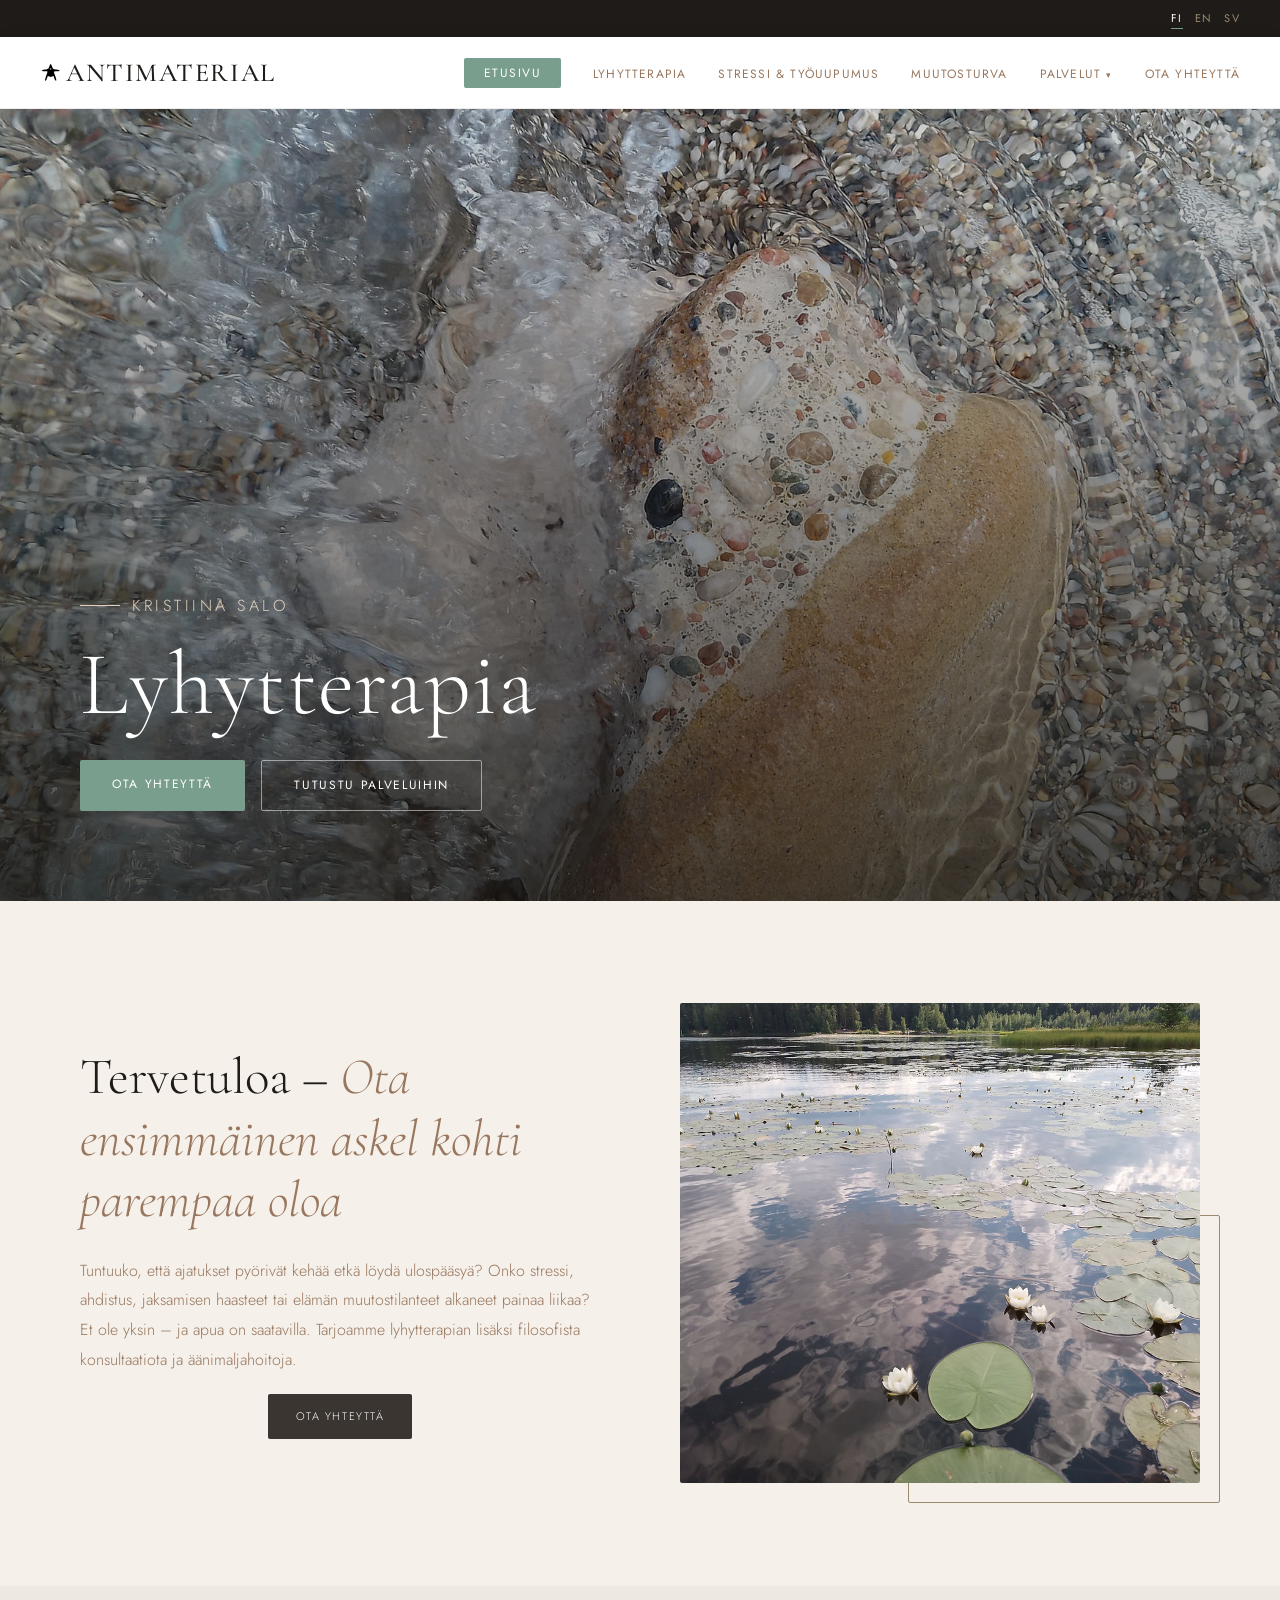
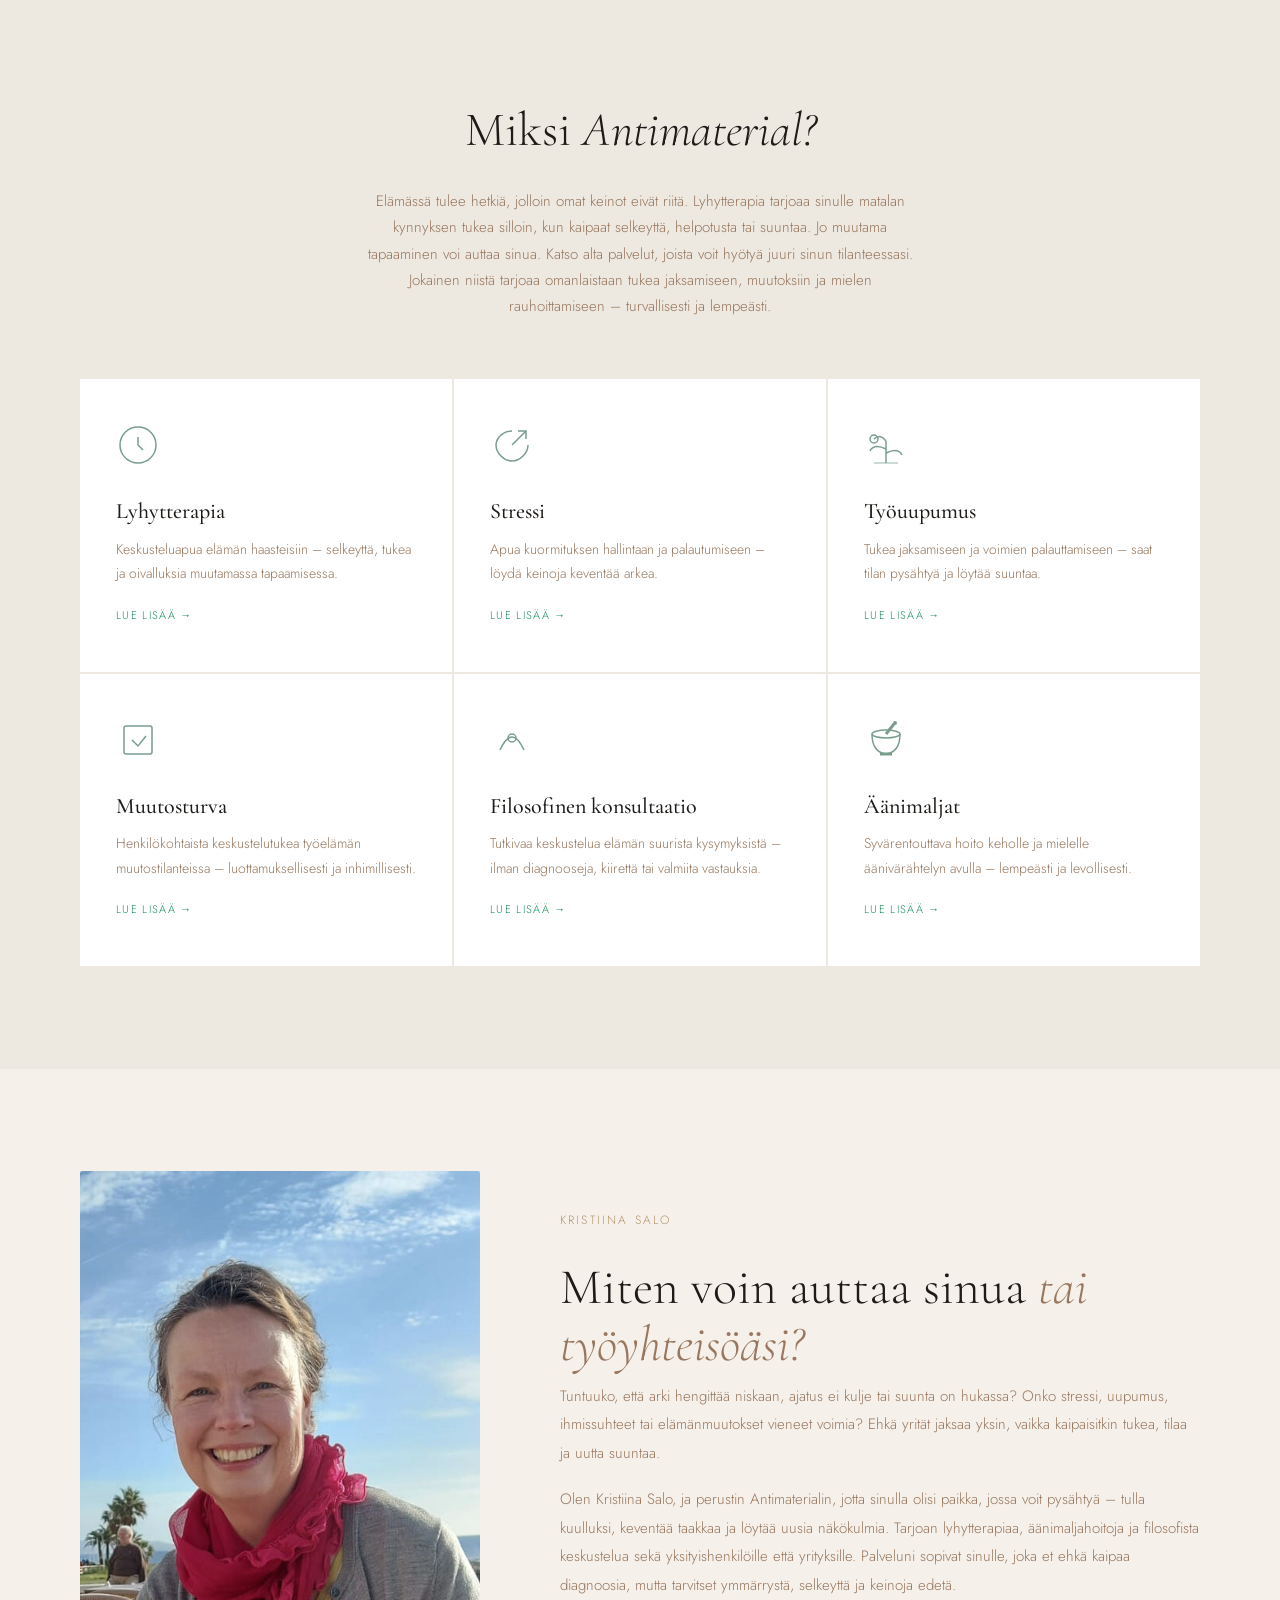
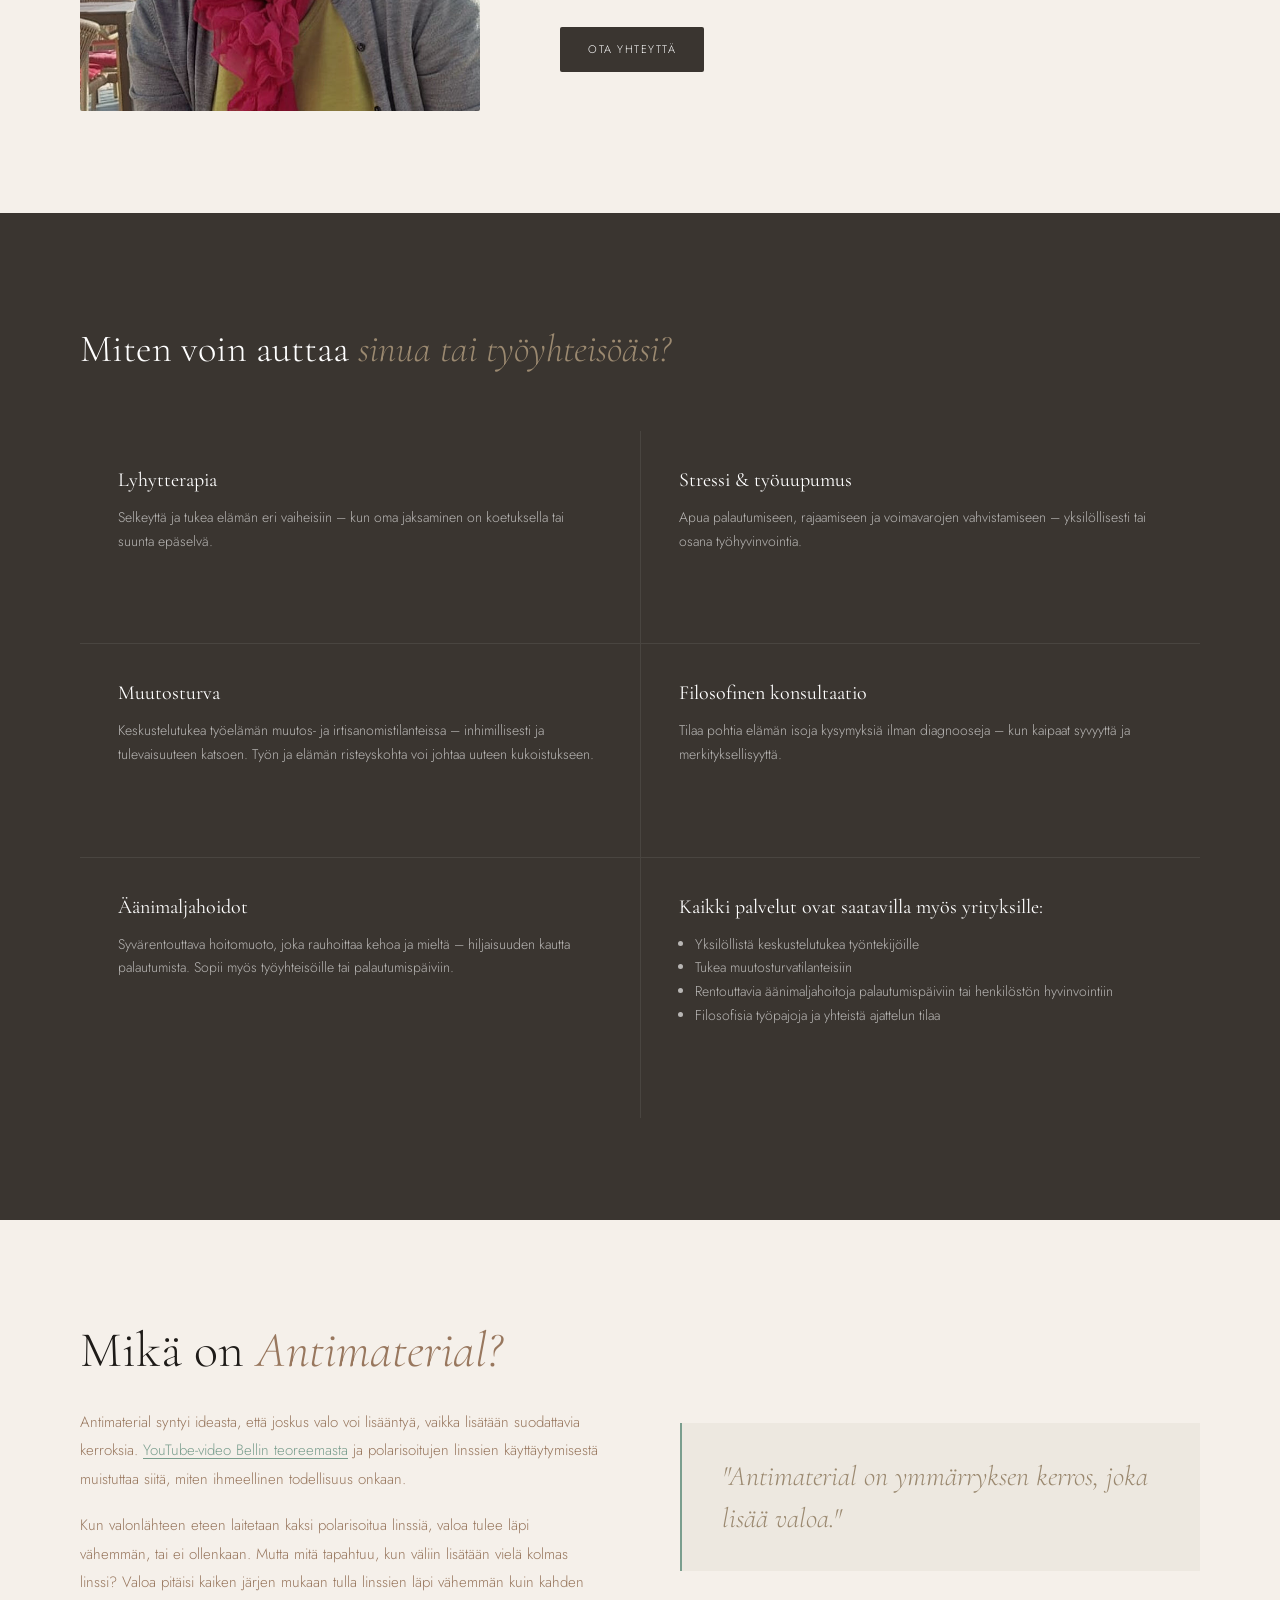
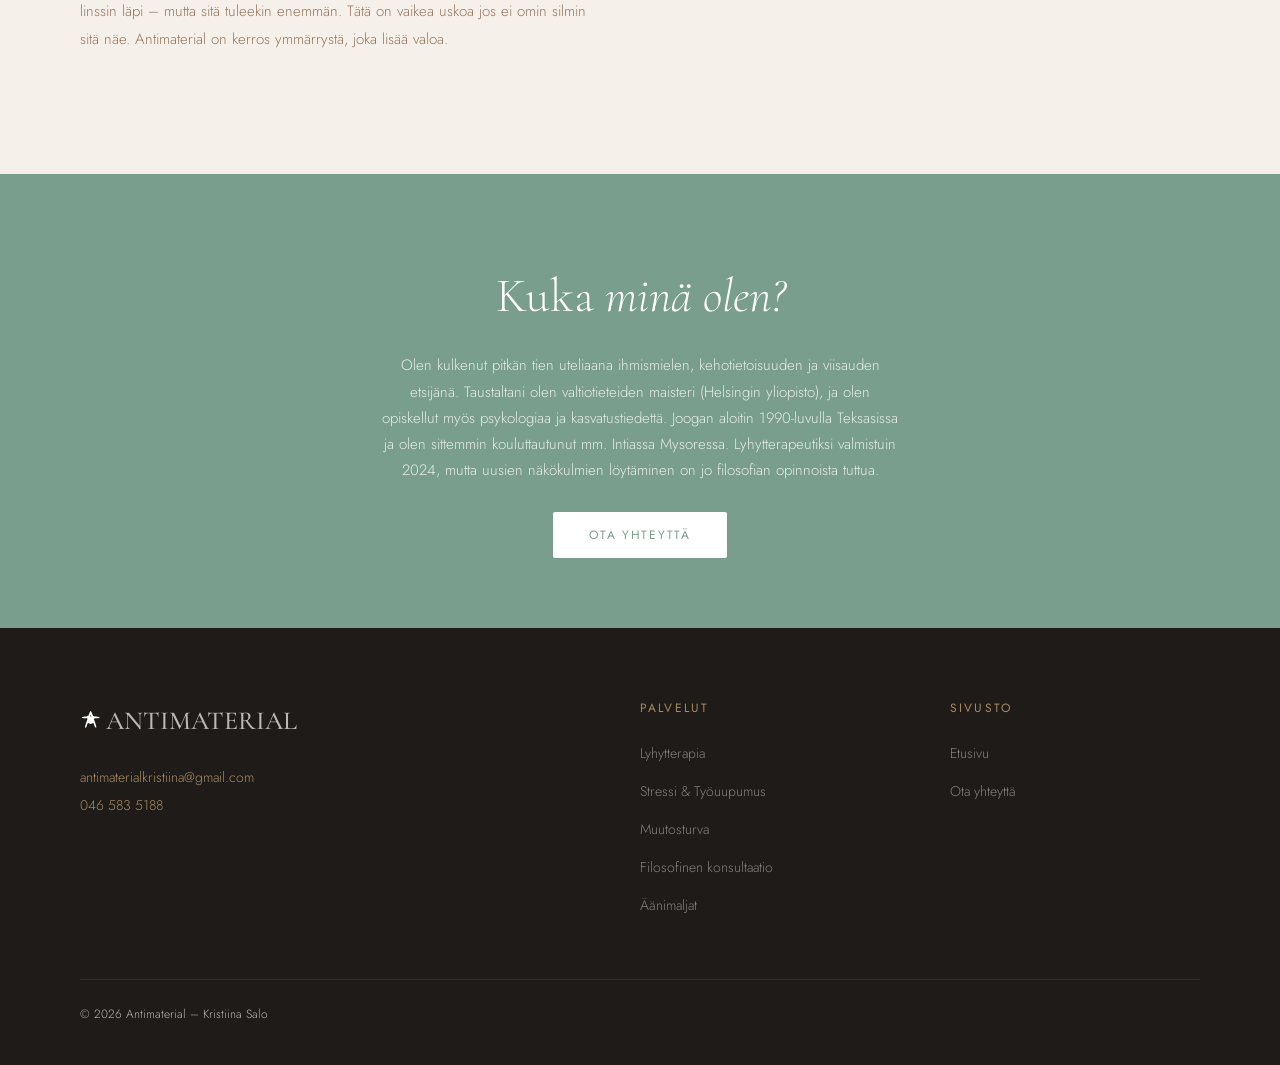
==== commit e7d470e4: "Fix: add media queries to fix navigation bar collapsing" ====
--- a/index.html
+++ b/index.html
@@ -43,13 +43,6 @@
           <span data-lang="sv">Hem</span>
         </a>
       </li>
-      <!-- <li>
-        <a href="yhteystiedot.html">
-          <span data-lang="fi">Varaa aika</span>
-          <span data-lang="en">Book appointment</span>
-          <span data-lang="sv">Boka tid</span>
-        </a>
-      </li> -->
       <li>
         <a href="lyhytterapia.html">
           <span data-lang="fi">Lyhytterapia</span>
--- a/assets/css/nav.css
+++ b/assets/css/nav.css
@@ -54,11 +54,32 @@
   display: flex;
   align-items: center;
 }
+
 /* .nav-logo span { color: var(--accent); } */
 
 .nav-links {
   display: flex; align-items: center; gap: 32px;
   list-style: none;
+}
+
+/* Tablet adjustment */
+@media (max-width: 1200px) {
+  .nav-logo {
+    font-size: 18px;
+  }
+  .nav-links {
+    gap: 22px;
+  }
+}
+
+/* Small tablet adjustment */
+@media (max-width: 976px) {
+  .nav-logo {
+    font-size: 16px;
+  }
+  .nav-links {
+    gap: 12px;
+  }
 }
 .nav-links a {
   font-size: 12px; letter-spacing: 0.1em; text-transform: uppercase;
--- a/assets/css/sections.css
+++ b/assets/css/sections.css
@@ -293,12 +293,17 @@
   font-family: var(--font-display);
   font-size: 26px;
   font-weight: 500;
-  letter-spacing: 0.06em;
-  color: var(--white);
   margin-bottom: 20px;
   display: flex;
   align-items: center;
   text-transform: uppercase;
+}
+
+/* Tablet adjustment for footer brand name */
+@media (max-width: 1200px) {
+  .footer-brand .brand-name {
+    font-size: 18px;
+  }
 }
 .footer-brand p {
   font-size: 14px; line-height: 1.8; max-width: 280px;
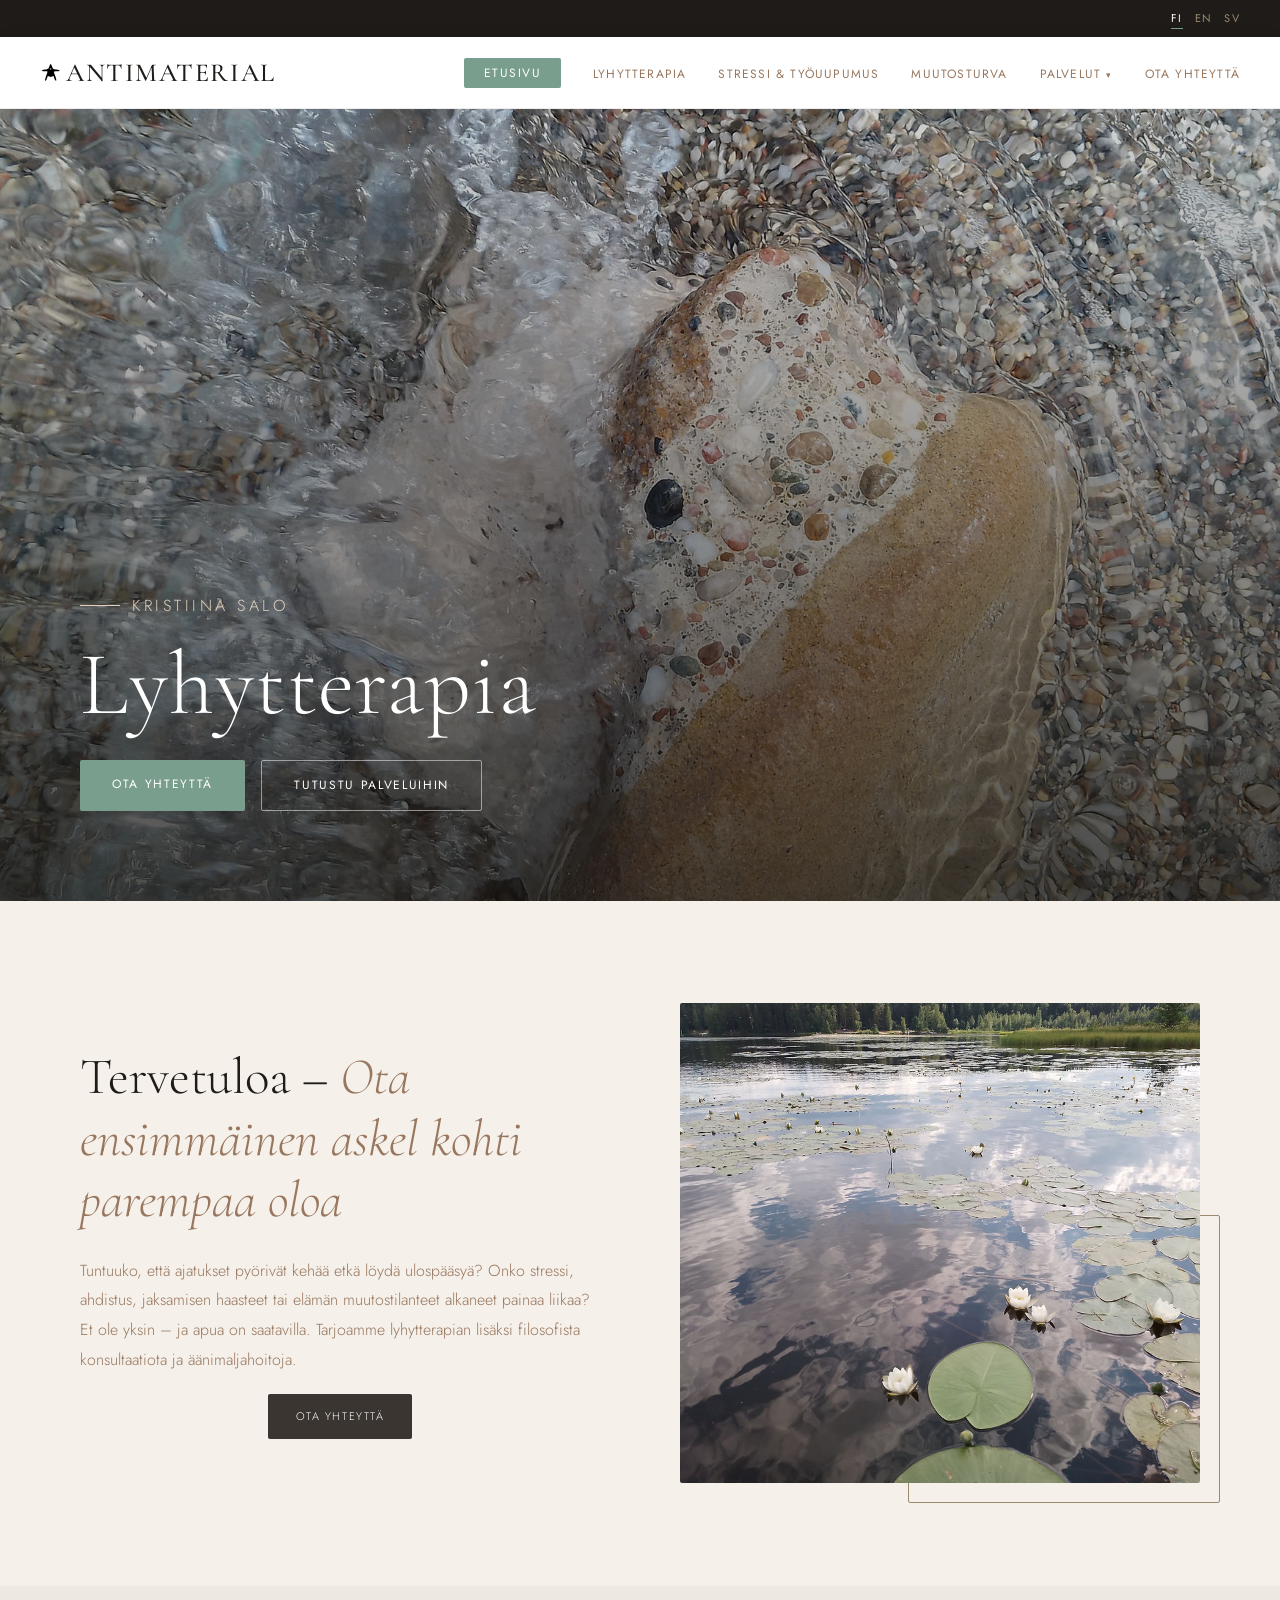
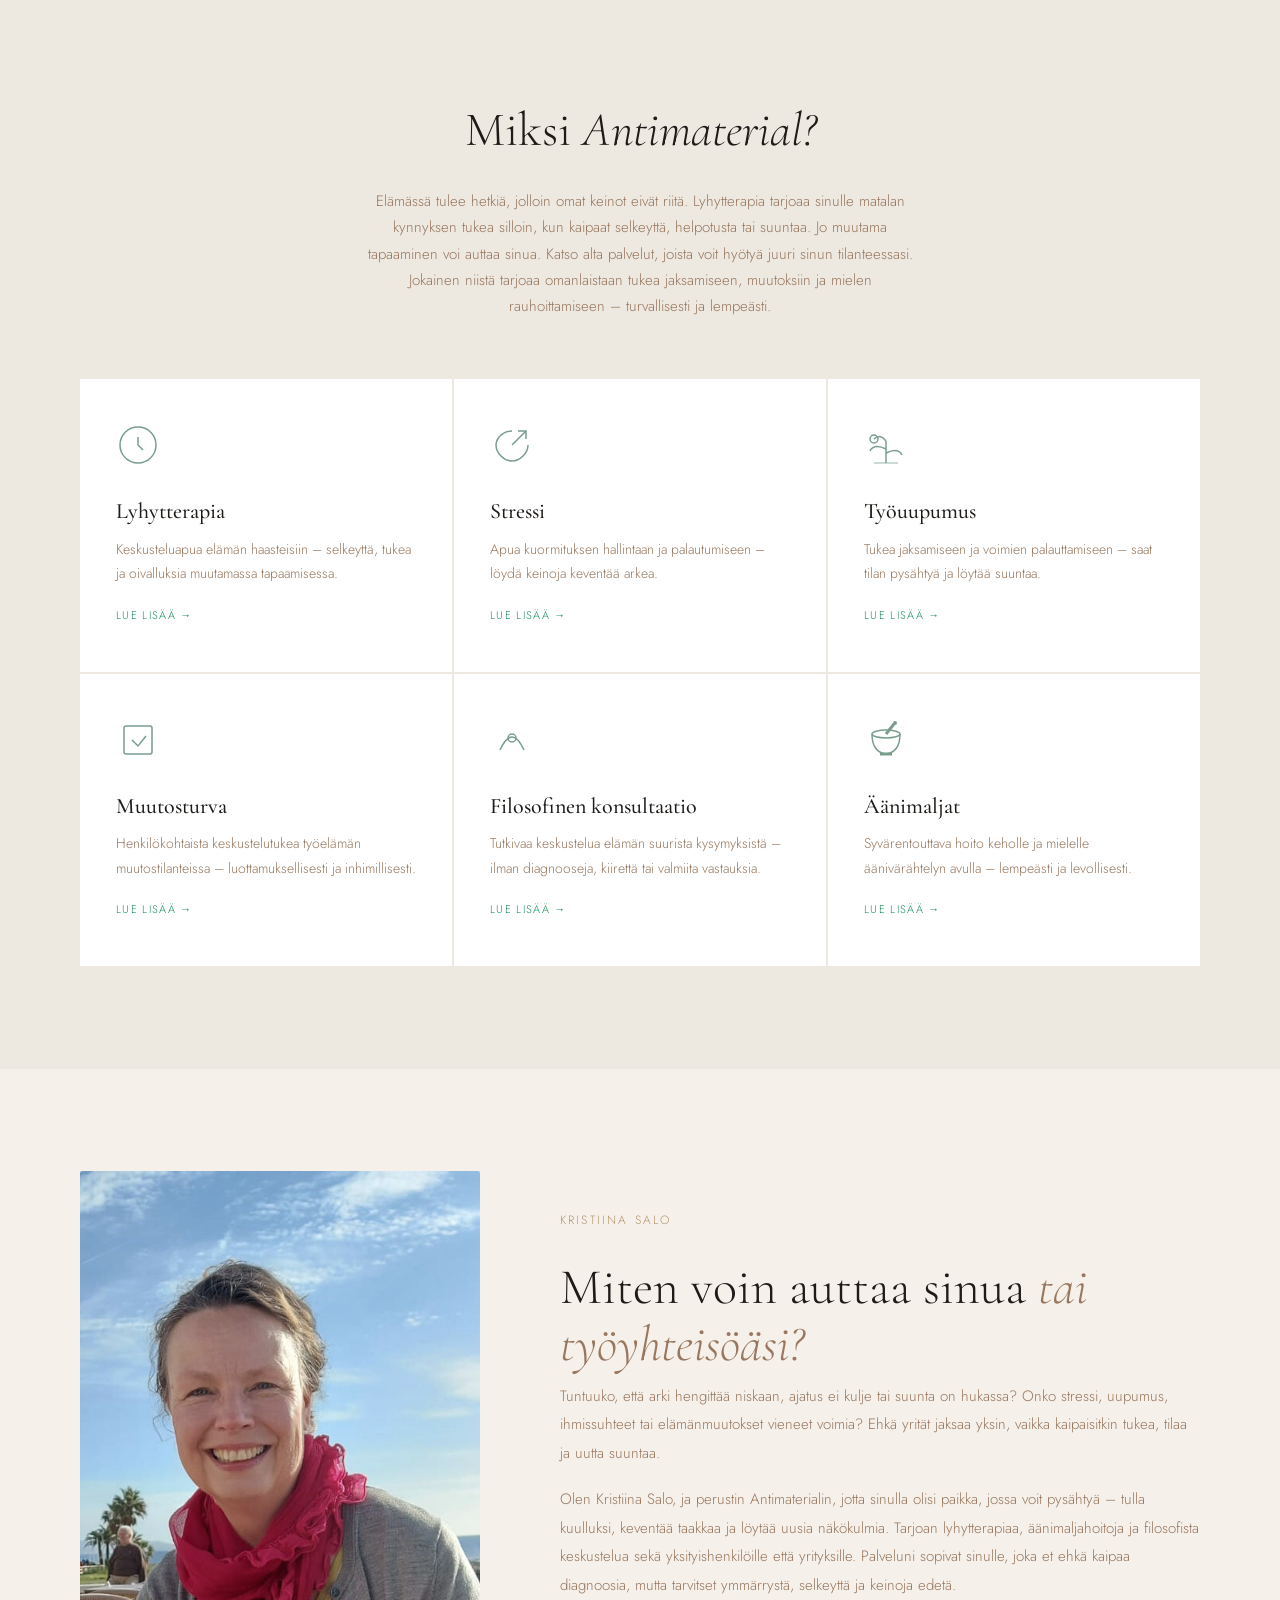
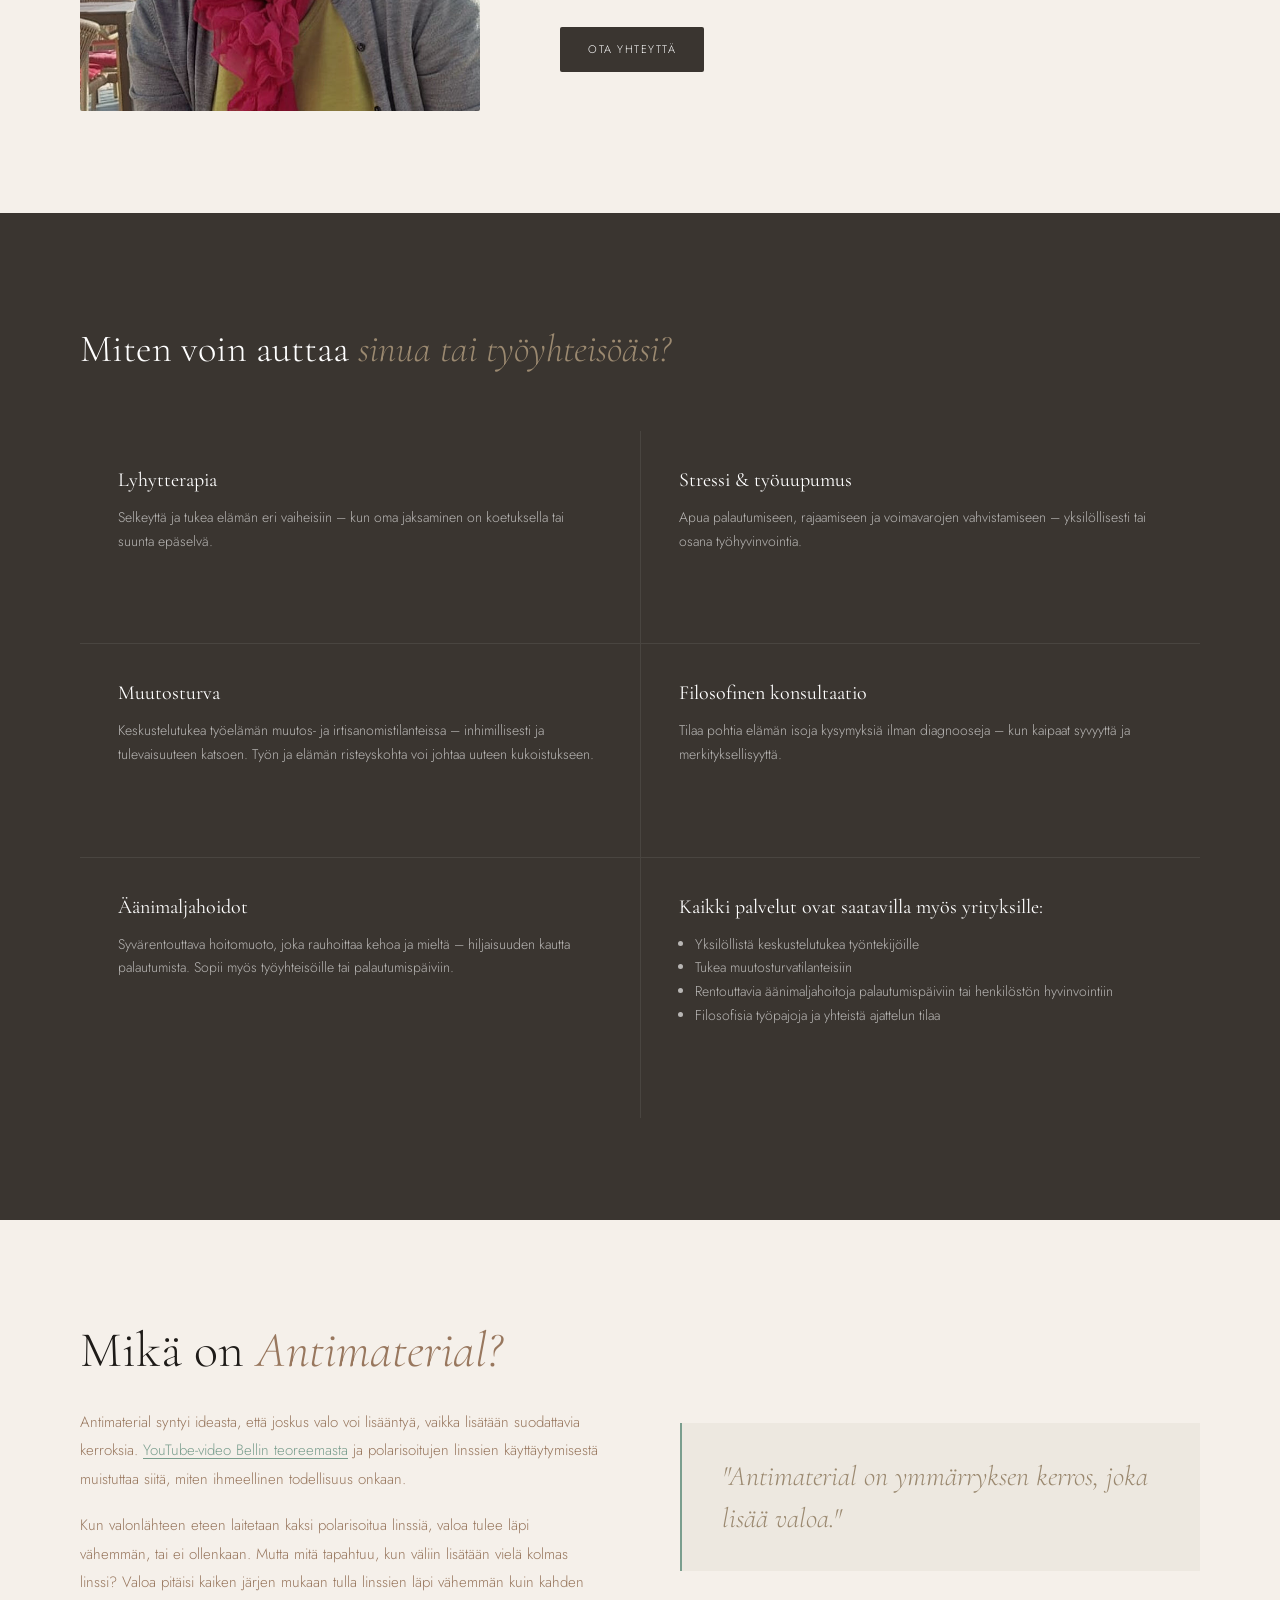
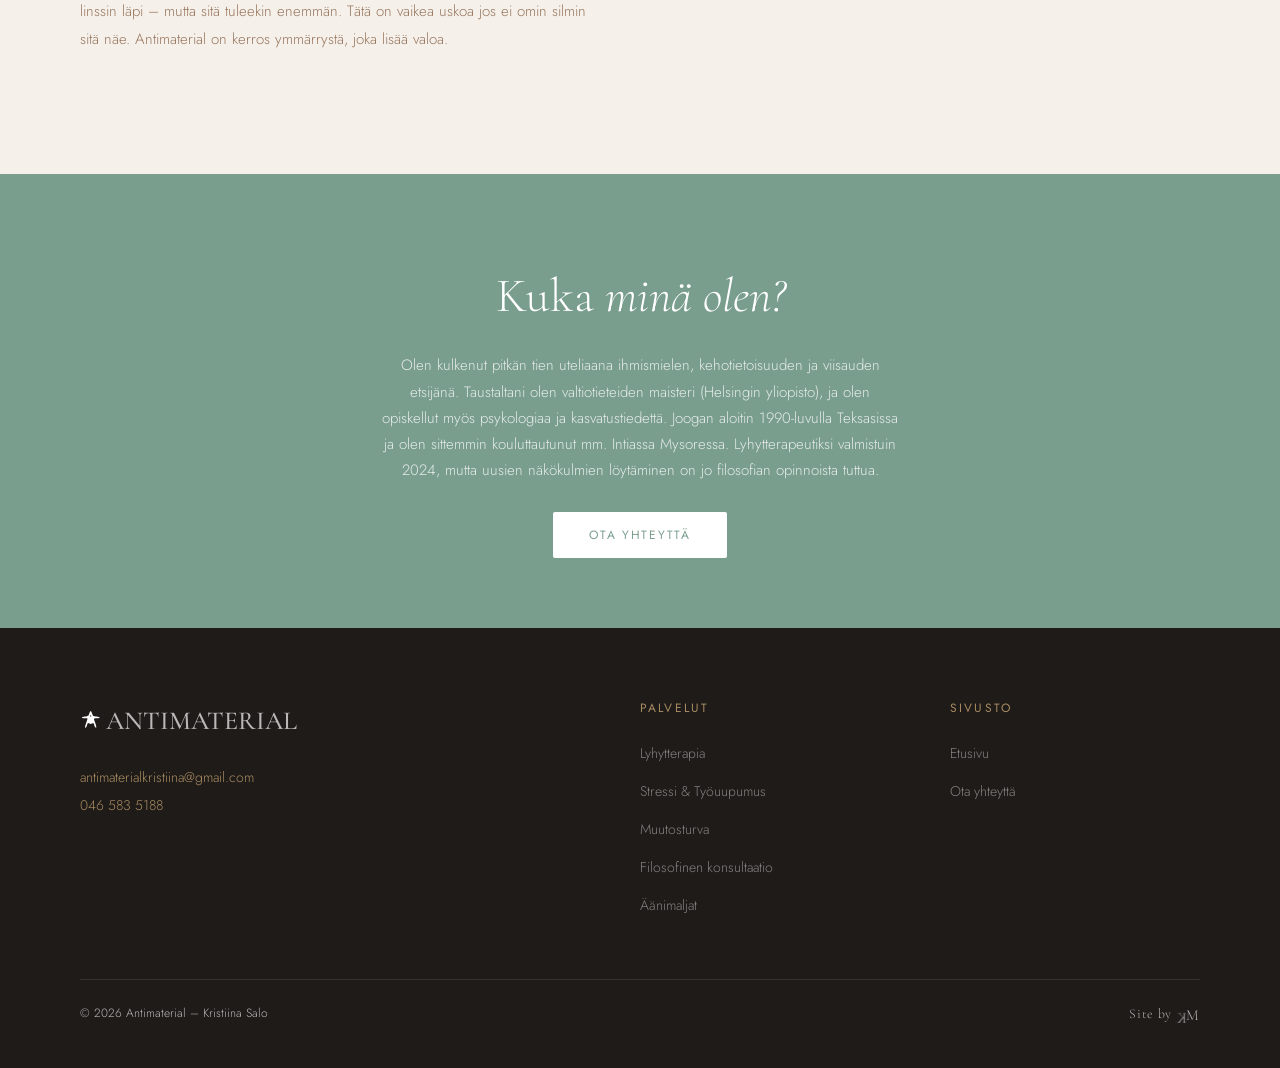
==== commit 6f7b4e2b: "Fix: Add developer branding to footer" ====
--- a/index.html
+++ b/index.html
@@ -501,6 +501,9 @@
     </div>
     <div class="footer-bottom">
       <span>© <span id="copy-year"></span> Antimaterial – Kristiina Salo</span>
+      <div class="dev-brand">
+        Site by <a href="https://mkrapo.dev/" target="_blank" rel="noopener noreferrer" class="dev-link"><span class="dev-k">K</span><span class="dev-m">M</span></a>
+      </div>
     </div>
   </footer>
 
--- a/assets/css/sections.css
+++ b/assets/css/sections.css
@@ -327,10 +327,34 @@
 }
 .footer-col ul li a:hover { color: var(--white); }
 .footer-bottom {
-  border-top: 1px solid rgba(255,255,255,.08);
-  padding-top: 24px;
-  display: flex; justify-content: space-between; align-items: center;
-  font-size: 12px;
+  display: flex; justify-content: space-between;
+  align-items: center;
+  padding: 20px 0 0;
+  border-top: 1px solid rgba(255,255,255,.1);
+  font-size: 12px; color: rgba(255,255,255,.69);
+}
+.dev-brand {
+  font-size: 0.85rem;
+  font-family: var(--font-display);
+  letter-spacing: 0.05em;
+}
+.dev-link {
+  color: rgba(255,255,255,.69);
+  text-decoration: none;
+  transition: color 0.2s;
+  font-size: 0.9rem;
+}
+.dev-link:hover {
+  color: #dc2626;
+}
+.dev-k {
+  display: inline-block;
+  transform: rotateY(180deg) translateY(0.3rem);
+  font-size: 0.95rem;
+}
+.dev-m {
+  vertical-align: middle;
+  font-size: 0.95rem;
 }
 .social-link {
   display: flex; align-items: center; gap: 8px;
--- a/assets/css/mobile.css
+++ b/assets/css/mobile.css
@@ -48,6 +48,7 @@
   footer { padding: 50px 24px 30px; }
   .footer-grid { grid-template-columns: 1fr; gap: 40px; }
   .footer-bottom { flex-direction: column; gap: 12px; text-align: center; }
+  .dev-brand { font-size: 0.85rem; margin-top: 8px; }
 
   .page-hero { padding: 0; }
   .page-hero-content { padding: 60px 24px 70px; }
